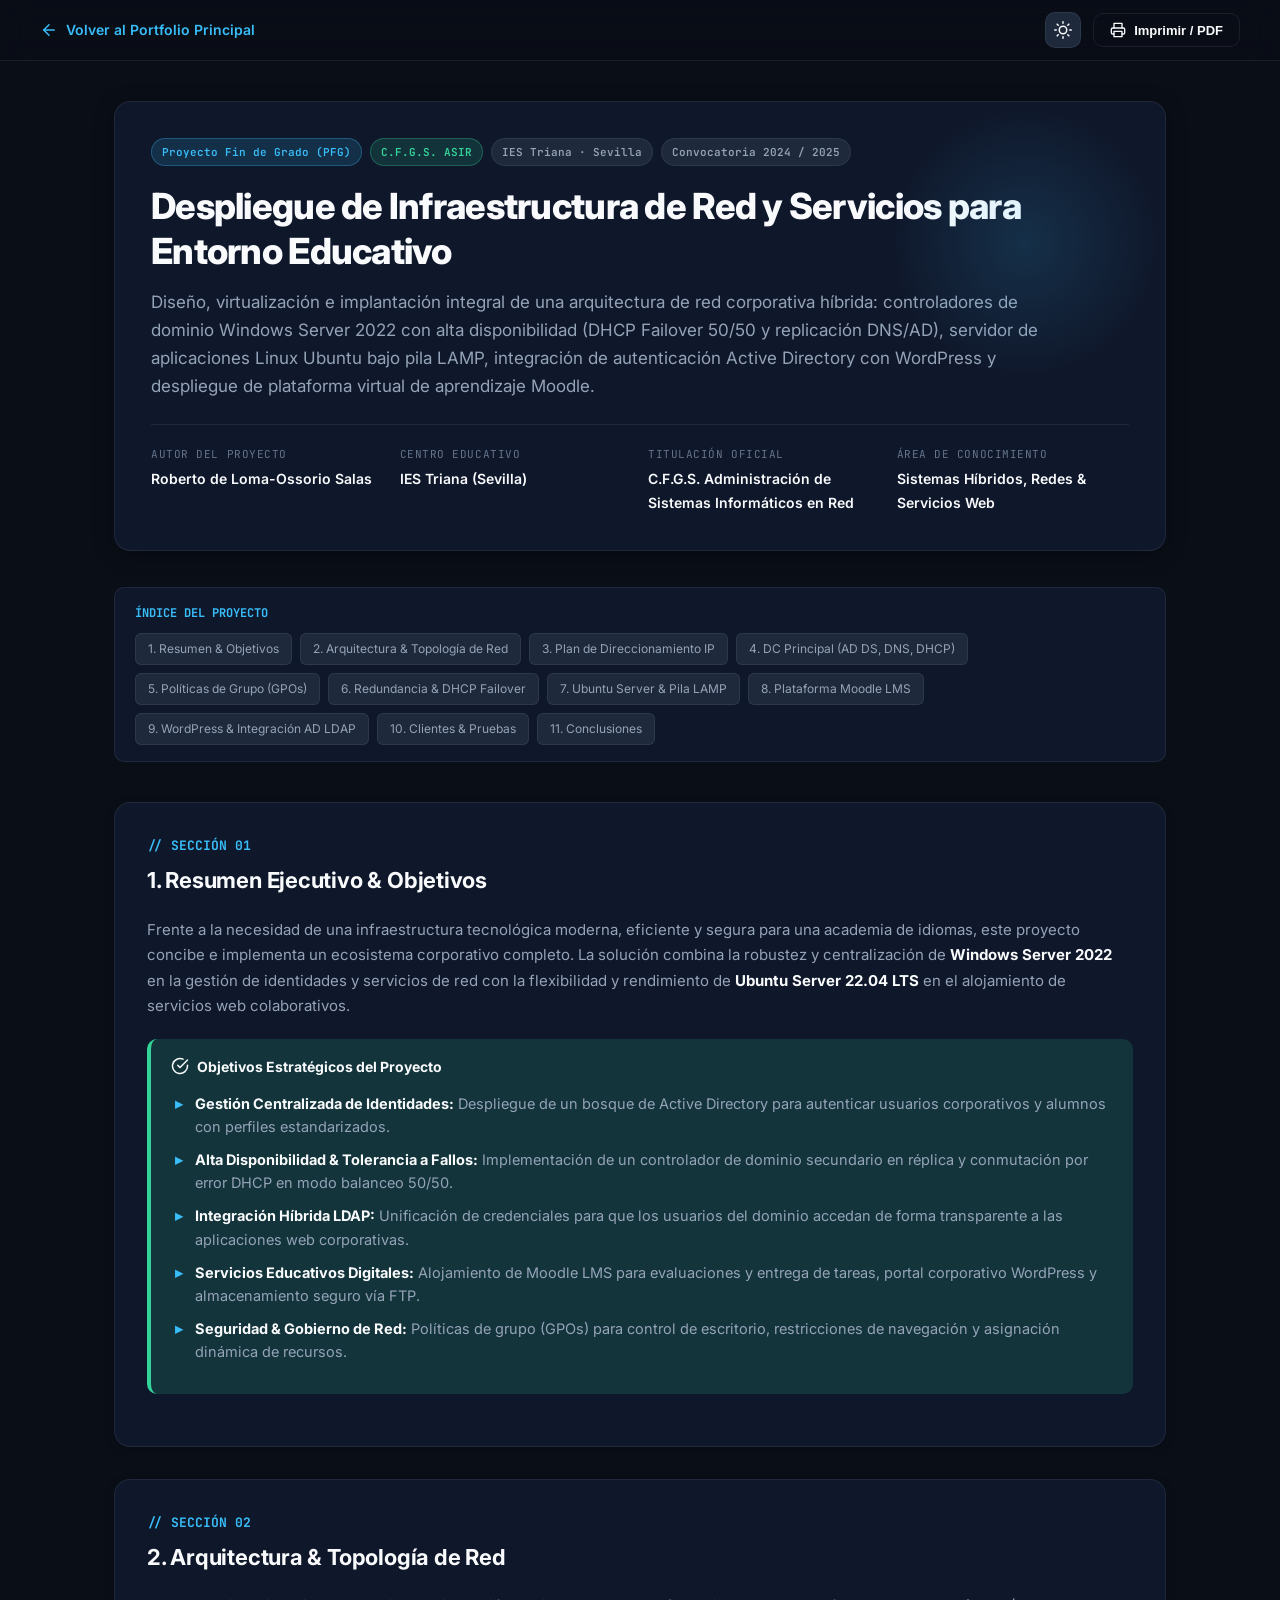
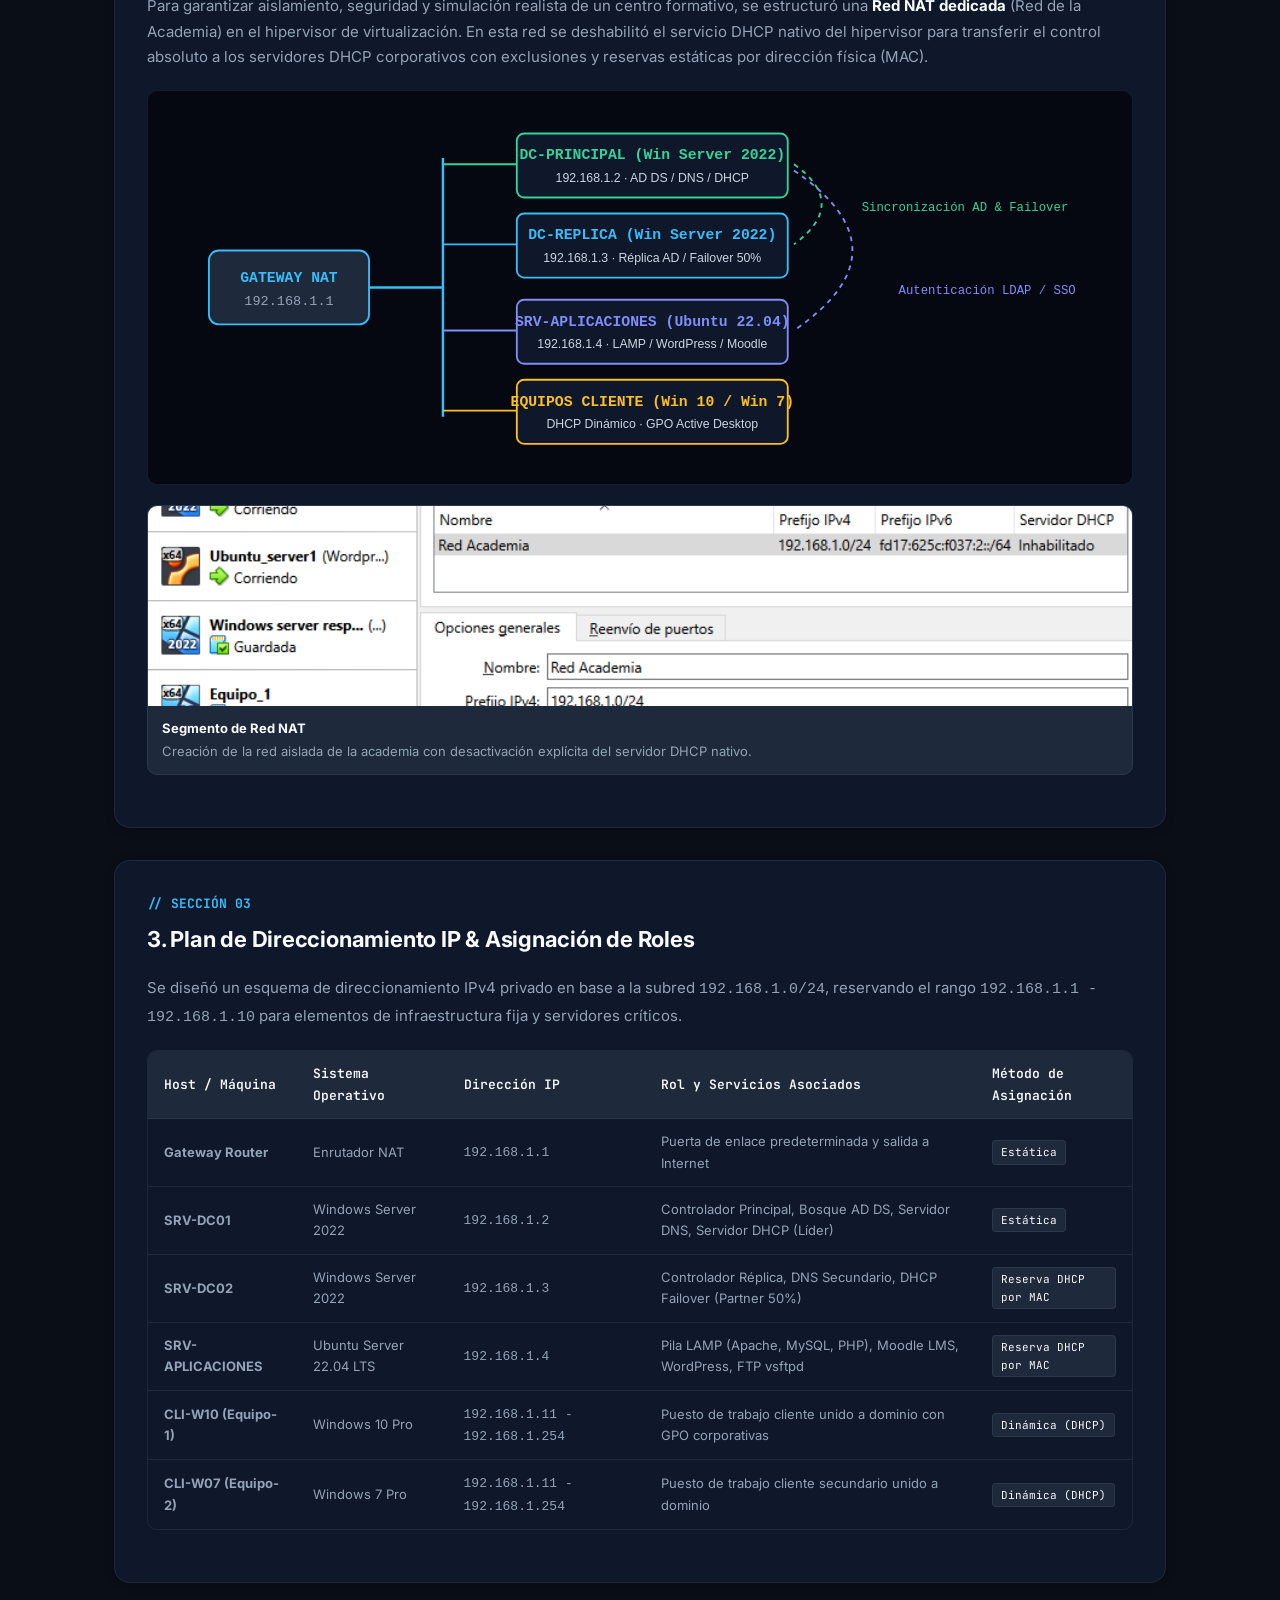
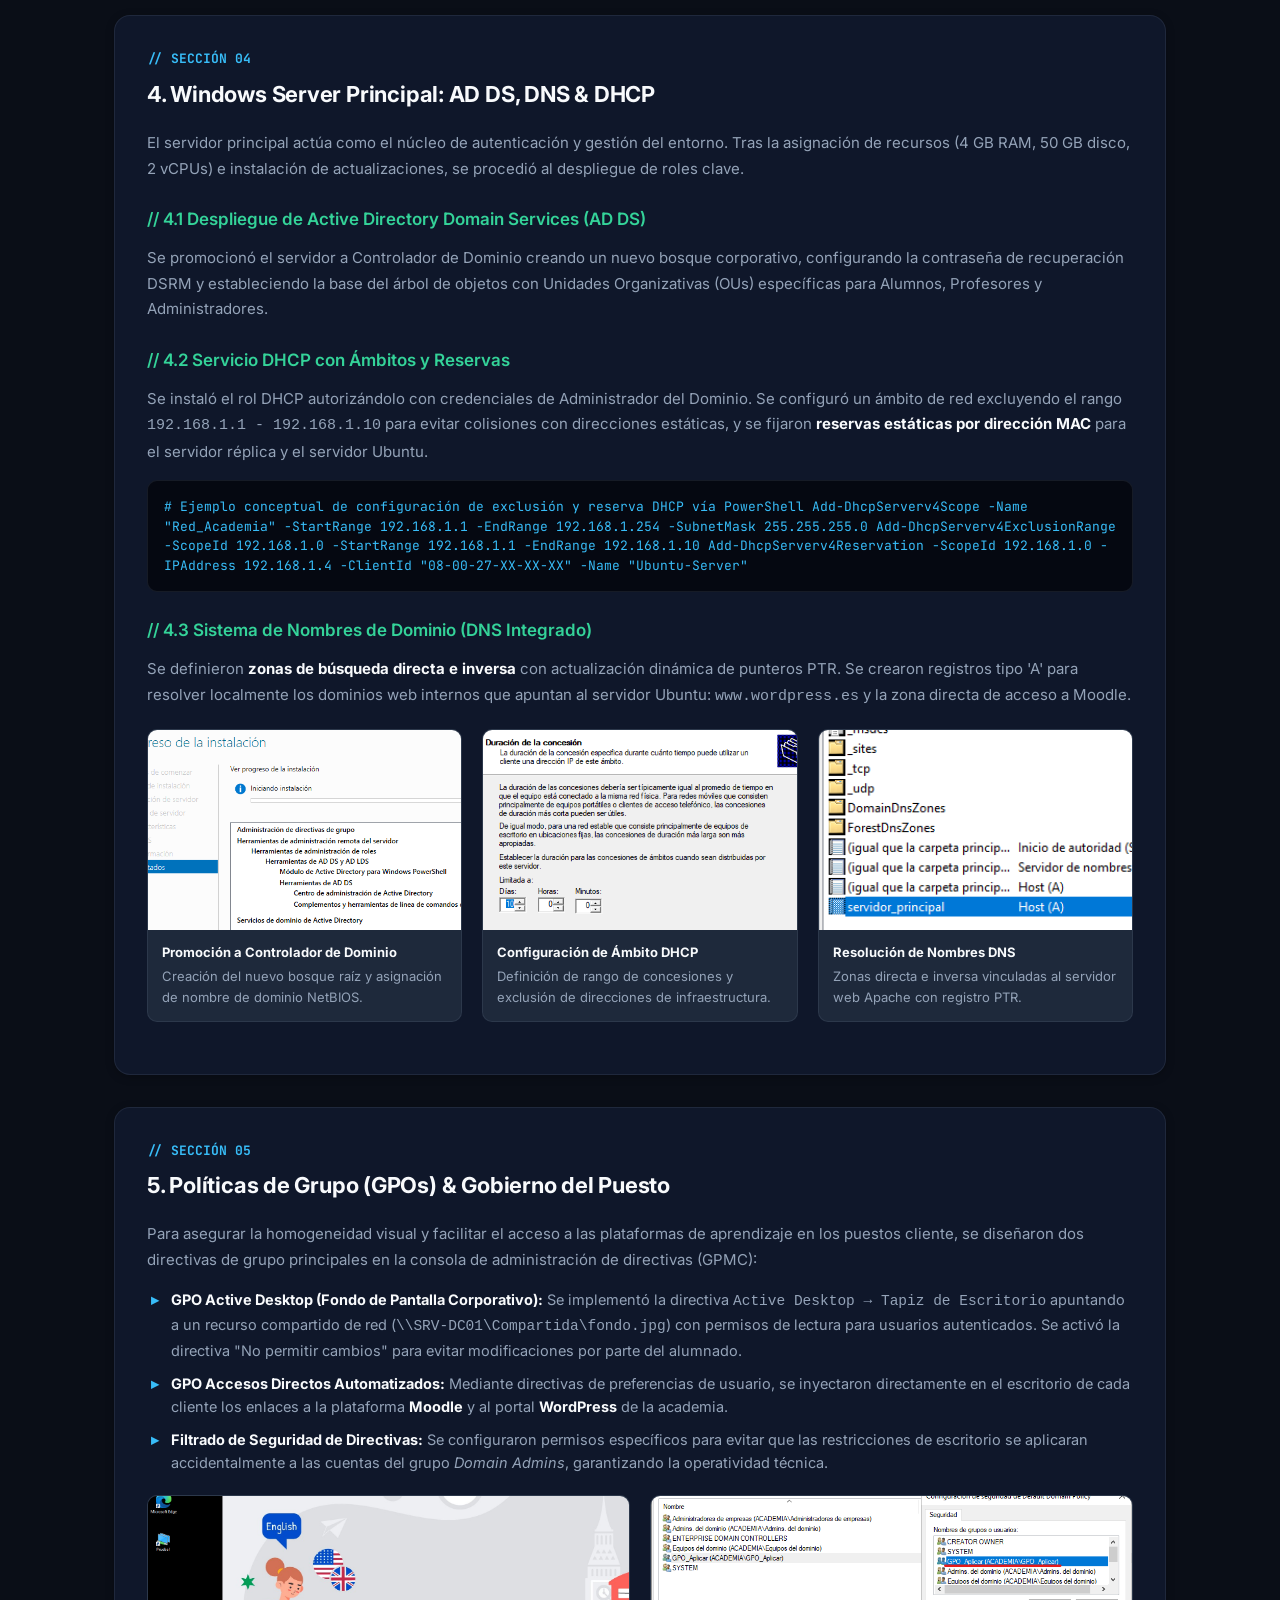
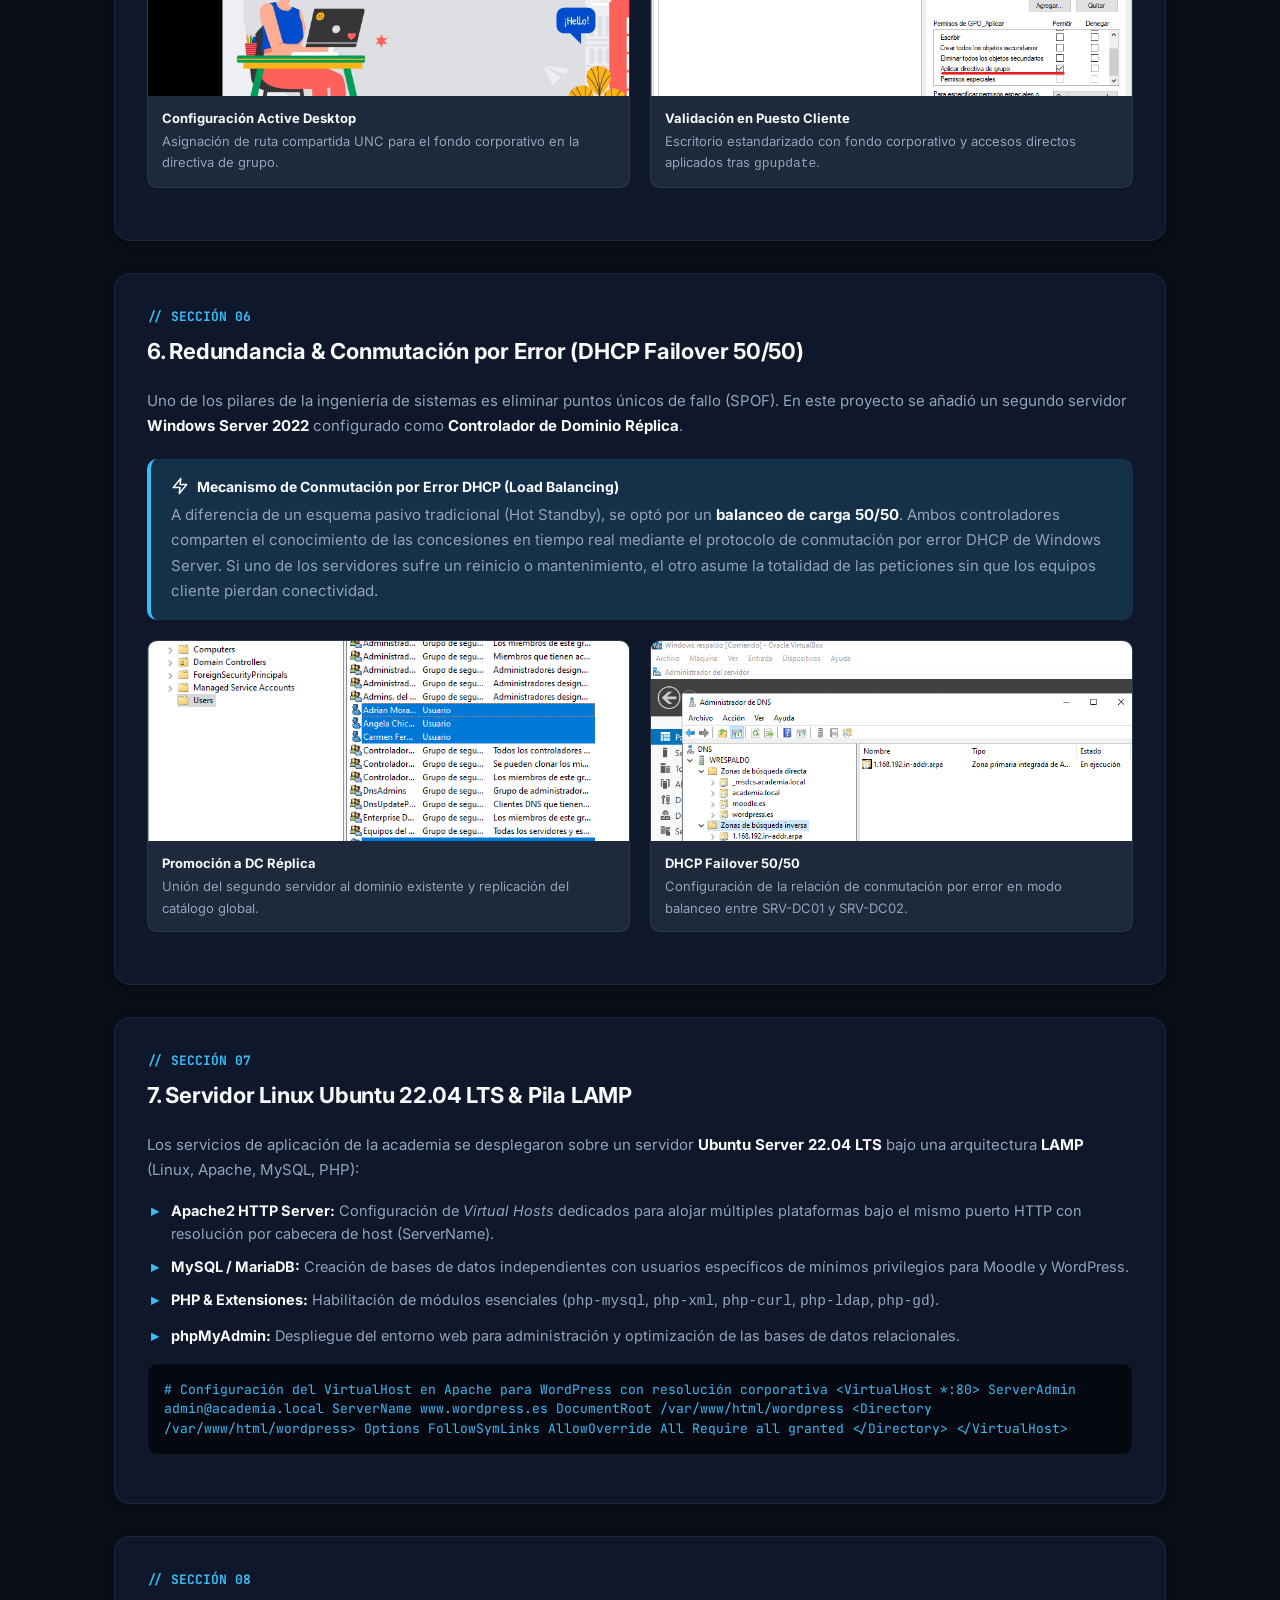
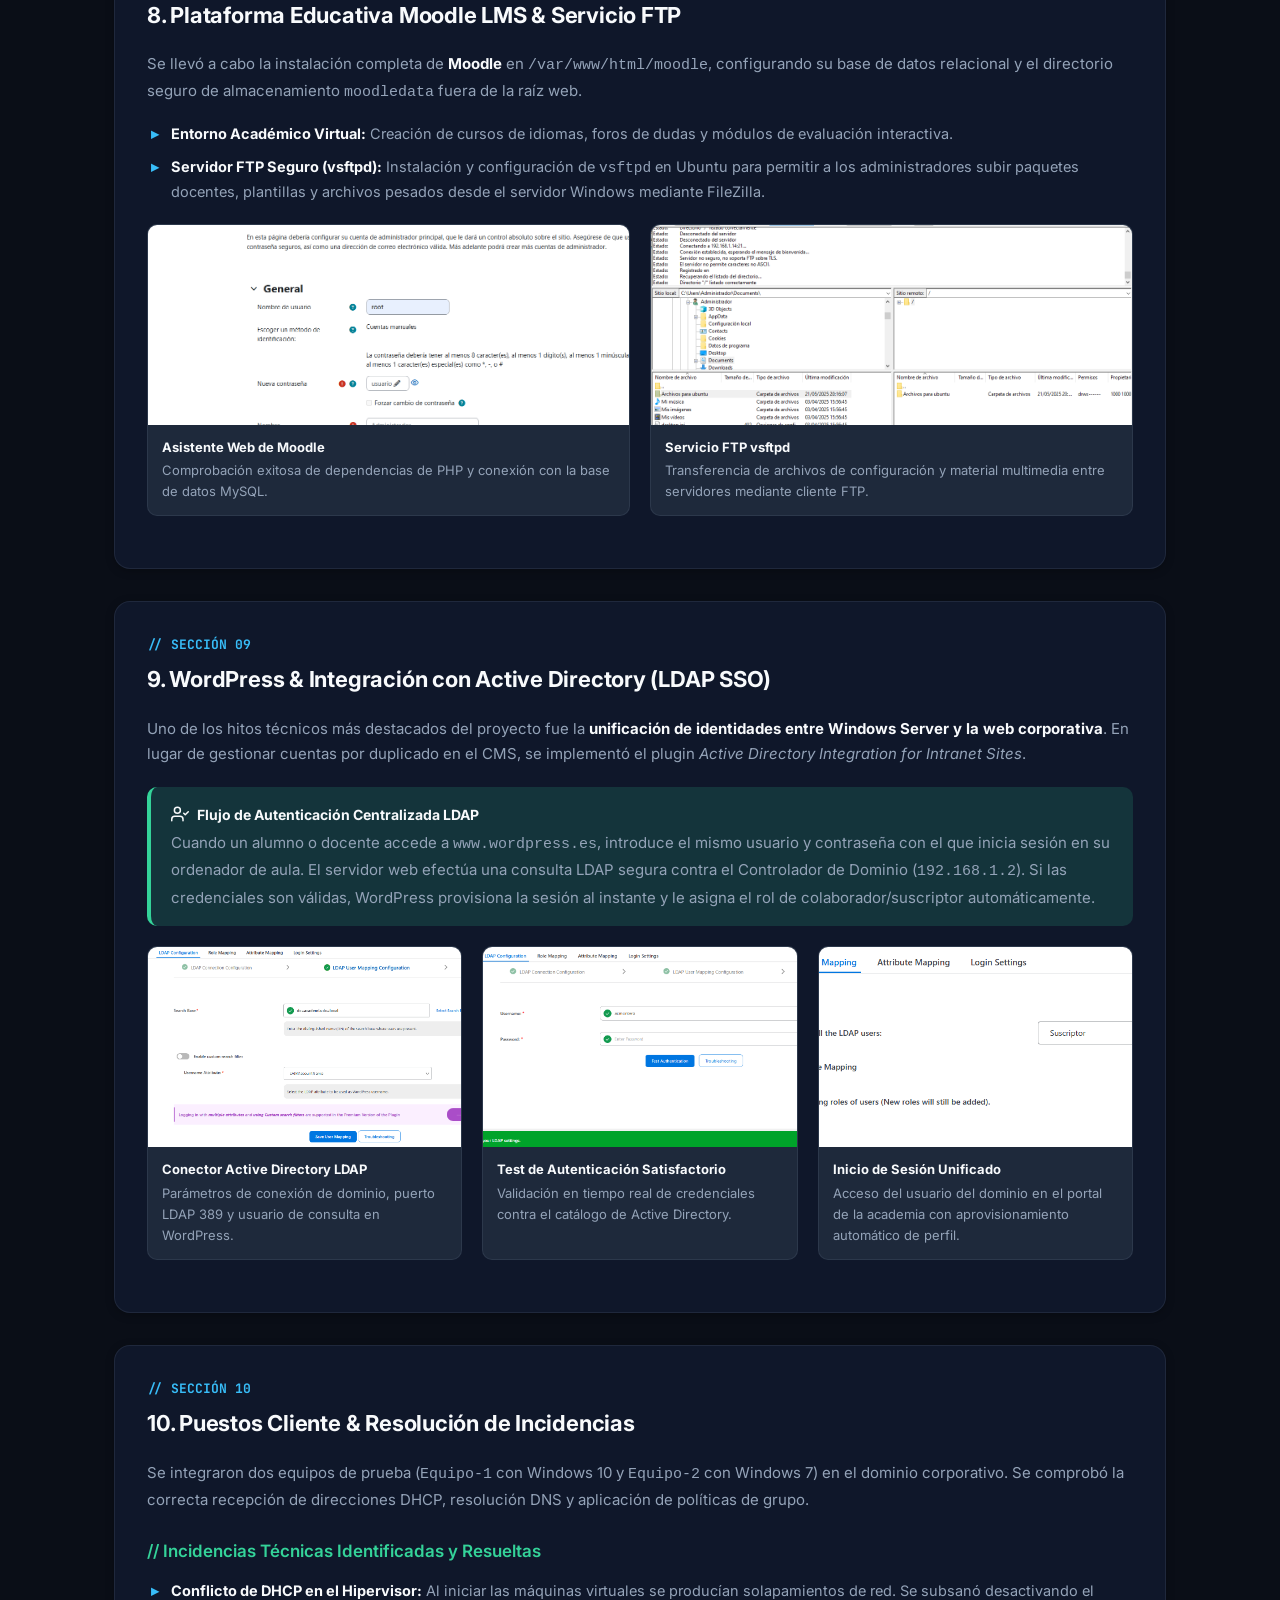
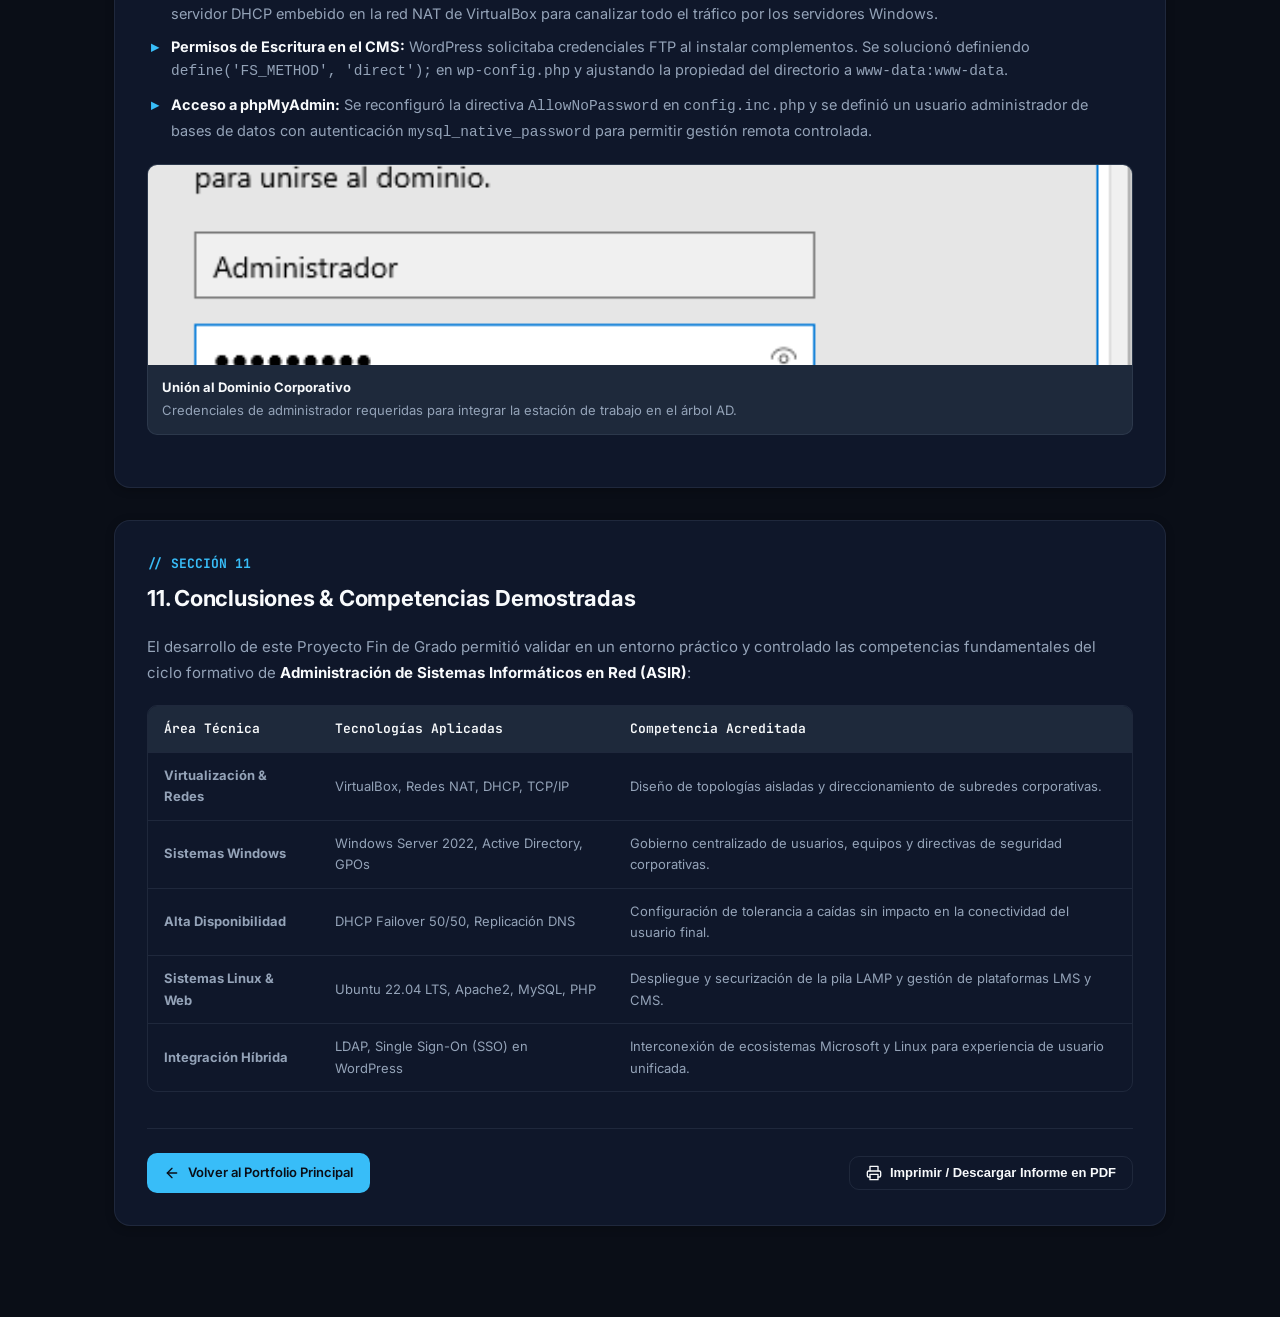
==== proyecto-asir/index.html @ 6bed5bc3 "feat: actualizar datos de contacto, marcas tecnicas y documentacion PFG ASIR" ====
<!DOCTYPE html>
<html lang="es" data-theme="dark">
<head>
  <meta charset="UTF-8" />
  <meta name="viewport" content="width=device-width, initial-scale=1.0" />
  <title>Memoria Técnica PFG ASIR — Roberto de Loma-Ossorio Salas</title>
  <meta name="description" content="Proyecto Fin de Grado ASIR: Despliegue de Infraestructura de Red y Servicios para Entorno Educativo. Autor: Roberto de Loma-Ossorio Salas (IES Triana, Sevilla)." />

  <!-- Favicon SVG -->
  <link rel="icon" href="data:image/svg+xml,<svg xmlns='http://www.w3.org/2000/svg' viewBox='0 0 32 32'><rect width='32' height='32' rx='6' fill='%230a0e17'/><path d='M10 9h12M10 16h12M10 23h12' stroke='%2338bdf8' stroke-width='2.5' stroke-linecap='round'/><circle cx='6' cy='9' r='2' fill='%2338bdf8'/><circle cx='6' cy='16' r='2' fill='%2334d399'/><circle cx='6' cy='23' r='2' fill='%23818cf8'/></svg>" />

  <!-- Google Fonts -->
  <link rel="preconnect" href="https://fonts.googleapis.com" />
  <link rel="preconnect" href="https://fonts.gstatic.com" crossorigin />
  <link href="https://fonts.googleapis.com/css2?family=Inter:wght@300;400;500;600;700;800&family=JetBrains+Mono:wght@400;500;600;700&display=swap" rel="stylesheet" />

  <!-- CSS -->
  <link rel="stylesheet" href="styles.css" />
</head>
<body>

  <!-- Top Navigation Header -->
  <header class="doc-header">
    <div class="doc-nav">
      <a href="../" class="back-link">
        <svg width="18" height="18" viewBox="0 0 24 24" fill="none" stroke="currentColor" stroke-width="2" stroke-linecap="round" stroke-linejoin="round">
          <line x1="19" y1="12" x2="5" y2="12"></line>
          <polyline points="12 19 5 12 12 5"></polyline>
        </svg>
        <span>Volver al Portfolio Principal</span>
      </a>

      <div class="doc-actions">
        <button id="theme-toggle" class="theme-btn" aria-label="Cambiar tema" title="Cambiar tema">
          <svg width="18" height="18" viewBox="0 0 24 24" fill="none" stroke="currentColor" stroke-width="2" stroke-linecap="round" stroke-linejoin="round">
            <circle cx="12" cy="12" r="5"></circle>
            <line x1="12" y1="1" x2="12" y2="3"></line>
            <line x1="12" y1="21" x2="12" y2="23"></line>
            <line x1="4.22" y1="4.22" x2="5.64" y2="5.64"></line>
            <line x1="18.36" y1="18.36" x2="19.78" y2="19.78"></line>
            <line x1="1" y1="12" x2="3" y2="12"></line>
            <line x1="21" y1="12" x2="23" y2="12"></line>
            <line x1="4.22" y1="19.78" x2="5.64" y2="18.36"></line>
            <line x1="18.36" y1="5.64" x2="19.78" y2="4.22"></line>
          </svg>
        </button>

        <button onclick="window.print()" class="btn btn-outline" title="Exportar o imprimir informe en PDF">
          <svg width="16" height="16" viewBox="0 0 24 24" fill="none" stroke="currentColor" stroke-width="2" stroke-linecap="round" stroke-linejoin="round">
            <polyline points="6 9 6 2 18 2 18 9"></polyline>
            <path d="M6 18H4a2 2 0 0 1-2-2v-5a2 2 0 0 1 2-2h16a2 2 0 0 1 2 2v5a2 2 0 0 1-2 2h-2"></path>
            <rect x="6" y="14" width="12" height="8"></rect>
          </svg>
          <span>Imprimir / PDF</span>
        </button>
      </div>
    </div>
  </header>

  <!-- Document Container -->
  <main class="doc-container">

    <!-- Document Hero -->
    <header class="doc-hero">
      <div class="doc-badges">
        <span class="doc-badge badge-primary">Proyecto Fin de Grado (PFG)</span>
        <span class="doc-badge badge-emerald">C.F.G.S. ASIR</span>
        <span class="doc-badge">IES Triana · Sevilla</span>
        <span class="doc-badge">Convocatoria 2024 / 2025</span>
      </div>

      <h1 class="doc-title">Despliegue de Infraestructura de Red y Servicios para Entorno Educativo</h1>
      <p class="doc-subtitle">
        Diseño, virtualización e implantación integral de una arquitectura de red corporativa híbrida: 
        controladores de dominio Windows Server 2022 con alta disponibilidad (DHCP Failover 50/50 y replicación DNS/AD), 
        servidor de aplicaciones Linux Ubuntu bajo pila LAMP, integración de autenticación Active Directory con WordPress 
        y despliegue de plataforma virtual de aprendizaje Moodle.
      </p>

      <div class="meta-grid">
        <div class="meta-item">
          <span class="meta-label">Autor del Proyecto</span>
          <span class="meta-val">Roberto de Loma-Ossorio Salas</span>
        </div>
        <div class="meta-item">
          <span class="meta-label">Centro Educativo</span>
          <span class="meta-val">IES Triana (Sevilla)</span>
        </div>
        <div class="meta-item">
          <span class="meta-label">Titulación Oficial</span>
          <span class="meta-val">C.F.G.S. Administración de Sistemas Informáticos en Red</span>
        </div>
        <div class="meta-item">
          <span class="meta-label">Área de Conocimiento</span>
          <span class="meta-val">Sistemas Híbridos, Redes &amp; Servicios Web</span>
        </div>
      </div>
    </header>

    <!-- Table of Contents / Index -->
    <nav class="toc-bar">
      <span class="toc-title">Índice del Proyecto</span>
      <div class="toc-links">
        <a href="#abstract" class="toc-chip">1. Resumen &amp; Objetivos</a>
        <a href="#topologia" class="toc-chip">2. Arquitectura &amp; Topología de Red</a>
        <a href="#direccionamiento" class="toc-chip">3. Plan de Direccionamiento IP</a>
        <a href="#dc-principal" class="toc-chip">4. DC Principal (AD DS, DNS, DHCP)</a>
        <a href="#gpos" class="toc-chip">5. Políticas de Grupo (GPOs)</a>
        <a href="#dc-secundario" class="toc-chip">6. Redundancia &amp; DHCP Failover</a>
        <a href="#ubuntu-lamp" class="toc-chip">7. Ubuntu Server &amp; Pila LAMP</a>
        <a href="#moodle" class="toc-chip">8. Plataforma Moodle LMS</a>
        <a href="#wordpress-ad" class="toc-chip">9. WordPress &amp; Integración AD LDAP</a>
        <a href="#clientes" class="toc-chip">10. Clientes &amp; Pruebas</a>
        <a href="#conclusiones" class="toc-chip">11. Conclusiones</a>
      </div>
    </nav>

    <!-- Section 1: Abstract & Objectives -->
    <section id="abstract" class="doc-section">
      <span class="section-num">// SECCIÓN 01</span>
      <h2 class="section-h2">1. Resumen Ejecutivo &amp; Objetivos</h2>
      
      <p class="doc-p">
        Frente a la necesidad de una infraestructura tecnológica moderna, eficiente y segura para una academia de idiomas, 
        este proyecto concibe e implementa un ecosistema corporativo completo. La solución combina la robustez y centralización 
        de <strong>Windows Server 2022</strong> en la gestión de identidades y servicios de red con la flexibilidad y rendimiento de 
        <strong>Ubuntu Server 22.04 LTS</strong> en el alojamiento de servicios web colaborativos.
      </p>

      <div class="callout callout-success">
        <div class="callout-title">
          <svg width="18" height="18" viewBox="0 0 24 24" fill="none" stroke="currentColor" stroke-width="2" stroke-linecap="round" stroke-linejoin="round"><path d="M22 11.08V12a10 10 0 1 1-5.93-9.14"></path><polyline points="22 4 12 14.01 9 11.01"></polyline></svg>
          Objetivos Estratégicos del Proyecto
        </div>
        <ul class="doc-bullets">
          <li><strong>Gestión Centralizada de Identidades:</strong> Despliegue de un bosque de Active Directory para autenticar usuarios corporativos y alumnos con perfiles estandarizados.</li>
          <li><strong>Alta Disponibilidad &amp; Tolerancia a Fallos:</strong> Implementación de un controlador de dominio secundario en réplica y conmutación por error DHCP en modo balanceo 50/50.</li>
          <li><strong>Integración Híbrida LDAP:</strong> Unificación de credenciales para que los usuarios del dominio accedan de forma transparente a las aplicaciones web corporativas.</li>
          <li><strong>Servicios Educativos Digitales:</strong> Alojamiento de Moodle LMS para evaluaciones y entrega de tareas, portal corporativo WordPress y almacenamiento seguro vía FTP.</li>
          <li><strong>Seguridad &amp; Gobierno de Red:</strong> Políticas de grupo (GPOs) para control de escritorio, restricciones de navegación y asignación dinámica de recursos.</li>
        </ul>
      </div>
    </section>

    <!-- Section 2: Architecture & Topology -->
    <section id="topologia" class="doc-section">
      <span class="section-num">// SECCIÓN 02</span>
      <h2 class="section-h2">2. Arquitectura &amp; Topología de Red</h2>

      <p class="doc-p">
        Para garantizar aislamiento, seguridad y simulación realista de un centro formativo, se estructuró una 
        <strong>Red NAT dedicada</strong> (Red de la Academia) en el hipervisor de virtualización. En esta red se deshabilitó el 
        servicio DHCP nativo del hipervisor para transferir el control absoluto a los servidores DHCP corporativos con exclusiones 
        y reservas estáticas por dirección física (MAC).
      </p>

      <!-- SVG Topology Diagram -->
      <div class="topology-diagram">
        <svg class="diagram-svg" viewBox="0 0 760 280" xmlns="http://www.w3.org/2000/svg">
          <!-- Gateway / Cloud -->
          <rect x="30" y="110" width="130" height="60" rx="8" fill="#1e293b" stroke="#38bdf8" stroke-width="1.5"/>
          <text x="95" y="136" text-anchor="middle" fill="#38bdf8" font-family="monospace" font-size="12" font-weight="bold">GATEWAY NAT</text>
          <text x="95" y="154" text-anchor="middle" fill="#94a3b8" font-family="monospace" font-size="11">192.168.1.1</text>

          <!-- Main Bus Line -->
          <line x1="160" y1="140" x2="220" y2="140" stroke="#38bdf8" stroke-width="2"/>
          <line x1="220" y1="35" x2="220" y2="245" stroke="#38bdf8" stroke-width="2"/>

          <!-- Node 1: DC01 -->
          <line x1="220" y1="40" x2="280" y2="40" stroke="#34d399" stroke-width="1.5"/>
          <rect x="280" y="15" width="220" height="52" rx="6" fill="#0f172a" stroke="#34d399" stroke-width="1.5"/>
          <text x="390" y="36" text-anchor="middle" fill="#34d399" font-family="monospace" font-size="12" font-weight="bold">DC-PRINCIPAL (Win Server 2022)</text>
          <text x="390" y="54" text-anchor="middle" fill="#cbd5e1" font-family="sans-serif" font-size="10">192.168.1.2 · AD DS / DNS / DHCP</text>

          <!-- Node 2: DC02 Replica -->
          <line x1="220" y1="105" x2="280" y2="105" stroke="#38bdf8" stroke-width="1.5"/>
          <rect x="280" y="80" width="220" height="52" rx="6" fill="#0f172a" stroke="#38bdf8" stroke-width="1.5"/>
          <text x="390" y="101" text-anchor="middle" fill="#38bdf8" font-family="monospace" font-size="12" font-weight="bold">DC-REPLICA (Win Server 2022)</text>
          <text x="390" y="119" text-anchor="middle" fill="#cbd5e1" font-family="sans-serif" font-size="10">192.168.1.3 · Réplica AD / Failover 50%</text>

          <!-- Node 3: Ubuntu Server -->
          <line x1="220" y1="175" x2="280" y2="175" stroke="#818cf8" stroke-width="1.5"/>
          <rect x="280" y="150" width="220" height="52" rx="6" fill="#0f172a" stroke="#818cf8" stroke-width="1.5"/>
          <text x="390" y="171" text-anchor="middle" fill="#818cf8" font-family="monospace" font-size="12" font-weight="bold">SRV-APLICACIONES (Ubuntu 22.04)</text>
          <text x="390" y="189" text-anchor="middle" fill="#cbd5e1" font-family="sans-serif" font-size="10">192.168.1.4 · LAMP / WordPress / Moodle</text>

          <!-- Node 4: Clients -->
          <line x1="220" y1="240" x2="280" y2="240" stroke="#fbbf24" stroke-width="1.5"/>
          <rect x="280" y="215" width="220" height="52" rx="6" fill="#0f172a" stroke="#fbbf24" stroke-width="1.5"/>
          <text x="390" y="236" text-anchor="middle" fill="#fbbf24" font-family="monospace" font-size="12" font-weight="bold">EQUIPOS CLIENTE (Win 10 / Win 7)</text>
          <text x="390" y="254" text-anchor="middle" fill="#cbd5e1" font-family="sans-serif" font-size="10">DHCP Dinámico · GPO Active Desktop</text>

          <!-- Failover Synchronization Arrow -->
          <path d="M 505 40 Q 550 72 505 105" fill="none" stroke="#34d399" stroke-width="1.5" stroke-dasharray="4"/>
          <text x="560" y="78" fill="#34d399" font-family="monospace" font-size="10">Sincronización AD &amp; Failover</text>

          <!-- LDAP Auth Arrow -->
          <path d="M 505 45 Q 600 110 505 175" fill="none" stroke="#818cf8" stroke-width="1.5" stroke-dasharray="4"/>
          <text x="590" y="145" fill="#818cf8" font-family="monospace" font-size="10">Autenticación LDAP / SSO</text>
        </svg>
      </div>

      <div class="screenshot-grid">
        <div class="screenshot-card">
          <div class="screenshot-img-wrap">
            <img src="img/100000010000032E000001C943387A05.png" alt="Configuración de Red NAT" class="screenshot-img" />
          </div>
          <div class="screenshot-caption">
            <strong>Segmento de Red NAT</strong>
            Creación de la red aislada de la academia con desactivación explícita del servidor DHCP nativo.
          </div>
        </div>
      </div>
    </section>

    <!-- Section 3: IP Addressing Plan -->
    <section id="direccionamiento" class="doc-section">
      <span class="section-num">// SECCIÓN 03</span>
      <h2 class="section-h2">3. Plan de Direccionamiento IP &amp; Asignación de Roles</h2>

      <p class="doc-p">
        Se diseñó un esquema de direccionamiento IPv4 privado en base a la subred <code>192.168.1.0/24</code>, 
        reservando el rango <code>192.168.1.1 - 192.168.1.10</code> para elementos de infraestructura fija y servidores críticos.
      </p>

      <div class="table-wrapper">
        <table class="doc-table">
          <thead>
            <tr>
              <th>Host / Máquina</th>
              <th>Sistema Operativo</th>
              <th>Dirección IP</th>
              <th>Rol y Servicios Asociados</th>
              <th>Método de Asignación</th>
            </tr>
          </thead>
          <tbody>
            <tr>
              <td><strong>Gateway Router</strong></td>
              <td>Enrutador NAT</td>
              <td><code>192.168.1.1</code></td>
              <td>Puerta de enlace predeterminada y salida a Internet</td>
              <td><span class="badge-tag">Estática</span></td>
            </tr>
            <tr>
              <td><strong>SRV-DC01</strong></td>
              <td>Windows Server 2022</td>
              <td><code>192.168.1.2</code></td>
              <td>Controlador Principal, Bosque AD DS, Servidor DNS, Servidor DHCP (Líder)</td>
              <td><span class="badge-tag">Estática</span></td>
            </tr>
            <tr>
              <td><strong>SRV-DC02</strong></td>
              <td>Windows Server 2022</td>
              <td><code>192.168.1.3</code></td>
              <td>Controlador Réplica, DNS Secundario, DHCP Failover (Partner 50%)</td>
              <td><span class="badge-tag">Reserva DHCP por MAC</span></td>
            </tr>
            <tr>
              <td><strong>SRV-APLICACIONES</strong></td>
              <td>Ubuntu Server 22.04 LTS</td>
              <td><code>192.168.1.4</code></td>
              <td>Pila LAMP (Apache, MySQL, PHP), Moodle LMS, WordPress, FTP vsftpd</td>
              <td><span class="badge-tag">Reserva DHCP por MAC</span></td>
            </tr>
            <tr>
              <td><strong>CLI-W10 (Equipo-1)</strong></td>
              <td>Windows 10 Pro</td>
              <td><code>192.168.1.11 - 192.168.1.254</code></td>
              <td>Puesto de trabajo cliente unido a dominio con GPO corporativas</td>
              <td><span class="badge-tag">Dinámica (DHCP)</span></td>
            </tr>
            <tr>
              <td><strong>CLI-W07 (Equipo-2)</strong></td>
              <td>Windows 7 Pro</td>
              <td><code>192.168.1.11 - 192.168.1.254</code></td>
              <td>Puesto de trabajo cliente secundario unido a dominio</td>
              <td><span class="badge-tag">Dinámica (DHCP)</span></td>
            </tr>
          </tbody>
        </table>
      </div>
    </section>

    <!-- Section 4: Main Domain Controller -->
    <section id="dc-principal" class="doc-section">
      <span class="section-num">// SECCIÓN 04</span>
      <h2 class="section-h2">4. Windows Server Principal: AD DS, DNS &amp; DHCP</h2>

      <p class="doc-p">
        El servidor principal actúa como el núcleo de autenticación y gestión del entorno. Tras la asignación 
        de recursos (4 GB RAM, 50 GB disco, 2 vCPUs) e instalación de actualizaciones, se procedió al despliegue de roles clave.
      </p>

      <h3 class="section-h3">// 4.1 Despliegue de Active Directory Domain Services (AD DS)</h3>
      <p class="doc-p">
        Se promocionó el servidor a Controlador de Dominio creando un nuevo bosque corporativo, configurando la contraseña de recuperación 
        DSRM y estableciendo la base del árbol de objetos con Unidades Organizativas (OUs) específicas para Alumnos, Profesores y Administradores.
      </p>

      <h3 class="section-h3">// 4.2 Servicio DHCP con Ámbitos y Reservas</h3>
      <p class="doc-p">
        Se instaló el rol DHCP autorizándolo con credenciales de Administrador del Dominio. Se configuró un ámbito de red 
        excluyendo el rango <code>192.168.1.1 - 192.168.1.10</code> para evitar colisiones con direcciones estáticas, y se fijaron 
        <strong>reservas estáticas por dirección MAC</strong> para el servidor réplica y el servidor Ubuntu.
      </p>

      <div class="code-block">
# Ejemplo conceptual de configuración de exclusión y reserva DHCP vía PowerShell
Add-DhcpServerv4Scope -Name "Red_Academia" -StartRange 192.168.1.1 -EndRange 192.168.1.254 -SubnetMask 255.255.255.0
Add-DhcpServerv4ExclusionRange -ScopeId 192.168.1.0 -StartRange 192.168.1.1 -EndRange 192.168.1.10
Add-DhcpServerv4Reservation -ScopeId 192.168.1.0 -IPAddress 192.168.1.4 -ClientId "08-00-27-XX-XX-XX" -Name "Ubuntu-Server"
      </div>

      <h3 class="section-h3">// 4.3 Sistema de Nombres de Dominio (DNS Integrado)</h3>
      <p class="doc-p">
        Se definieron <strong>zonas de búsqueda directa e inversa</strong> con actualización dinámica de punteros PTR. Se crearon registros 
        tipo 'A' para resolver localmente los dominios web internos que apuntan al servidor Ubuntu:
        <code>www.wordpress.es</code> y la zona directa de acceso a Moodle.
      </p>

      <div class="screenshot-grid">
        <div class="screenshot-card">
          <div class="screenshot-img-wrap">
            <img src="img/100000010000028E0000016188251C63.png" alt="Promoción Active Directory" class="screenshot-img" />
          </div>
          <div class="screenshot-caption">
            <strong>Promoción a Controlador de Dominio</strong>
            Creación del nuevo bosque raíz y asignación de nombre de dominio NetBIOS.
          </div>
        </div>

        <div class="screenshot-card">
          <div class="screenshot-img-wrap">
            <img src="img/10000001000001FF0000012CE986B3B3.png" alt="Ámbito DHCP y Exclusiones" class="screenshot-img" />
          </div>
          <div class="screenshot-caption">
            <strong>Configuración de Ámbito DHCP</strong>
            Definición de rango de concesiones y exclusión de direcciones de infraestructura.
          </div>
        </div>

        <div class="screenshot-card">
          <div class="screenshot-img-wrap">
            <img src="img/100000010000031B000000C0E786FBBB.png" alt="Zonas Directas e Inversas DNS" class="screenshot-img" />
          </div>
          <div class="screenshot-caption">
            <strong>Resolución de Nombres DNS</strong>
            Zonas directa e inversa vinculadas al servidor web Apache con registro PTR.
          </div>
        </div>
      </div>
    </section>

    <!-- Section 5: Group Policies (GPOs) -->
    <section id="gpos" class="doc-section">
      <span class="section-num">// SECCIÓN 05</span>
      <h2 class="section-h2">5. Políticas de Grupo (GPOs) &amp; Gobierno del Puesto</h2>

      <p class="doc-p">
        Para asegurar la homogeneidad visual y facilitar el acceso a las plataformas de aprendizaje en los puestos cliente, 
        se diseñaron dos directivas de grupo principales en la consola de administración de directivas (GPMC):
      </p>

      <ul class="doc-bullets">
        <li>
          <strong>GPO Active Desktop (Fondo de Pantalla Corporativo):</strong> Se implementó la directiva 
          <code>Active Desktop → Tapiz de Escritorio</code> apuntando a un recurso compartido de red 
          (<code>\\SRV-DC01\Compartida\fondo.jpg</code>) con permisos de lectura para usuarios autenticados. 
          Se activó la directiva "No permitir cambios" para evitar modificaciones por parte del alumnado.
        </li>
        <li>
          <strong>GPO Accesos Directos Automatizados:</strong> Mediante directivas de preferencias de usuario, se inyectaron 
          directamente en el escritorio de cada cliente los enlaces a la plataforma <strong>Moodle</strong> y al portal 
          <strong>WordPress</strong> de la academia.
        </li>
        <li>
          <strong>Filtrado de Seguridad de Directivas:</strong> Se configuraron permisos específicos para evitar que las restricciones 
          de escritorio se aplicaran accidentalmente a las cuentas del grupo <em>Domain Admins</em>, garantizando la operatividad técnica.
        </li>
      </ul>

      <div class="screenshot-grid">
        <div class="screenshot-card">
          <div class="screenshot-img-wrap">
            <img src="img/10000001000005C8000003CAE39C78B5.png" alt="Directiva de tapiz de escritorio" class="screenshot-img" />
          </div>
          <div class="screenshot-caption">
            <strong>Configuración Active Desktop</strong>
            Asignación de ruta compartida UNC para el fondo corporativo en la directiva de grupo.
          </div>
        </div>

        <div class="screenshot-card">
          <div class="screenshot-img-wrap">
            <img src="img/100000010000033D00000201A704A5F4.png" alt="Resultado de GPO en cliente" class="screenshot-img" />
          </div>
          <div class="screenshot-caption">
            <strong>Validación en Puesto Cliente</strong>
            Escritorio estandarizado con fondo corporativo y accesos directos aplicados tras <code>gpupdate</code>.
          </div>
        </div>
      </div>
    </section>

    <!-- Section 6: Replica DC & DHCP Failover -->
    <section id="dc-secundario" class="doc-section">
      <span class="section-num">// SECCIÓN 06</span>
      <h2 class="section-h2">6. Redundancia &amp; Conmutación por Error (DHCP Failover 50/50)</h2>

      <p class="doc-p">
        Uno de los pilares de la ingeniería de sistemas es eliminar puntos únicos de fallo (SPOF). En este proyecto se 
        añadió un segundo servidor <strong>Windows Server 2022</strong> configurado como <strong>Controlador de Dominio Réplica</strong>.
      </p>

      <div class="callout">
        <div class="callout-title">
          <svg width="18" height="18" viewBox="0 0 24 24" fill="none" stroke="currentColor" stroke-width="2" stroke-linecap="round" stroke-linejoin="round"><polygon points="13 2 3 14 12 14 11 22 21 10 12 10 13 2"></polygon></svg>
          Mecanismo de Conmutación por Error DHCP (Load Balancing)
        </div>
        <p class="doc-p" style="margin-bottom: 0;">
          A diferencia de un esquema pasivo tradicional (Hot Standby), se optó por un <strong>balanceo de carga 50/50</strong>. 
          Ambos controladores comparten el conocimiento de las concesiones en tiempo real mediante el protocolo de conmutación 
          por error DHCP de Windows Server. Si uno de los servidores sufre un reinicio o mantenimiento, el otro asume la totalidad 
          de las peticiones sin que los equipos cliente pierdan conectividad.
        </p>
      </div>

      <div class="screenshot-grid">
        <div class="screenshot-card">
          <div class="screenshot-img-wrap">
            <img src="img/10000001000002A80000029905E5A13E.png" alt="Promoción Controlador Réplica" class="screenshot-img" />
          </div>
          <div class="screenshot-caption">
            <strong>Promoción a DC Réplica</strong>
            Unión del segundo servidor al dominio existente y replicación del catálogo global.
          </div>
        </div>

        <div class="screenshot-card">
          <div class="screenshot-img-wrap">
            <img src="img/100000010000031F0000015662177546.png" alt="Configuración Failover DHCP" class="screenshot-img" />
          </div>
          <div class="screenshot-caption">
            <strong>DHCP Failover 50/50</strong>
            Configuración de la relación de conmutación por error en modo balanceo entre SRV-DC01 y SRV-DC02.
          </div>
        </div>
      </div>
    </section>

    <!-- Section 7: Ubuntu Server & LAMP Stack -->
    <section id="ubuntu-lamp" class="doc-section">
      <span class="section-num">// SECCIÓN 07</span>
      <h2 class="section-h2">7. Servidor Linux Ubuntu 22.04 LTS &amp; Pila LAMP</h2>

      <p class="doc-p">
        Los servicios de aplicación de la academia se desplegaron sobre un servidor <strong>Ubuntu Server 22.04 LTS</strong> 
        bajo una arquitectura <strong>LAMP</strong> (Linux, Apache, MySQL, PHP):
      </p>

      <ul class="doc-bullets">
        <li><strong>Apache2 HTTP Server:</strong> Configuración de <em>Virtual Hosts</em> dedicados para alojar múltiples plataformas bajo el mismo puerto HTTP con resolución por cabecera de host (ServerName).</li>
        <li><strong>MySQL / MariaDB:</strong> Creación de bases de datos independientes con usuarios específicos de mínimos privilegios para Moodle y WordPress.</li>
        <li><strong>PHP &amp; Extensiones:</strong> Habilitación de módulos esenciales (<code>php-mysql</code>, <code>php-xml</code>, <code>php-curl</code>, <code>php-ldap</code>, <code>php-gd</code>).</li>
        <li><strong>phpMyAdmin:</strong> Despliegue del entorno web para administración y optimización de las bases de datos relacionales.</li>
      </ul>

      <div class="code-block">
# Configuración del VirtualHost en Apache para WordPress con resolución corporativa
&lt;VirtualHost *:80&gt;
    ServerAdmin admin@academia.local
    ServerName www.wordpress.es
    DocumentRoot /var/www/html/wordpress
    &lt;Directory /var/www/html/wordpress&gt;
        Options FollowSymLinks
        AllowOverride All
        Require all granted
    &lt;/Directory&gt;
&lt;/VirtualHost&gt;
      </div>
    </section>

    <!-- Section 8: Moodle LMS -->
    <section id="moodle" class="doc-section">
      <span class="section-num">// SECCIÓN 08</span>
      <h2 class="section-h2">8. Plataforma Educativa Moodle LMS &amp; Servicio FTP</h2>

      <p class="doc-p">
        Se llevó a cabo la instalación completa de <strong>Moodle</strong> en <code>/var/www/html/moodle</code>, 
        configurando su base de datos relacional y el directorio seguro de almacenamiento <code>moodledata</code> fuera de la raíz web.
      </p>

      <ul class="doc-bullets">
        <li><strong>Entorno Académico Virtual:</strong> Creación de cursos de idiomas, foros de dudas y módulos de evaluación interactiva.</li>
        <li><strong>Servidor FTP Seguro (vsftpd):</strong> Instalación y configuración de <code>vsftpd</code> en Ubuntu para permitir a los administradores subir paquetes docentes, plantillas y archivos pesados desde el servidor Windows mediante FileZilla.</li>
      </ul>

      <div class="screenshot-grid">
        <div class="screenshot-card">
          <div class="screenshot-img-wrap">
            <img src="img/100000010000047C00000389A240AAAA.png" alt="Instalación de Moodle LMS" class="screenshot-img" />
          </div>
          <div class="screenshot-caption">
            <strong>Asistente Web de Moodle</strong>
            Comprobación exitosa de dependencias de PHP y conexión con la base de datos MySQL.
          </div>
        </div>

        <div class="screenshot-card">
          <div class="screenshot-img-wrap">
            <img src="img/10000001000004A20000022482B85E44.png" alt="Conexión FTP con FileZilla" class="screenshot-img" />
          </div>
          <div class="screenshot-caption">
            <strong>Servicio FTP vsftpd</strong>
            Transferencia de archivos de configuración y material multimedia entre servidores mediante cliente FTP.
          </div>
        </div>
      </div>
    </section>

    <!-- Section 9: WordPress & Active Directory LDAP -->
    <section id="wordpress-ad" class="doc-section">
      <span class="section-num">// SECCIÓN 09</span>
      <h2 class="section-h2">9. WordPress &amp; Integración con Active Directory (LDAP SSO)</h2>

      <p class="doc-p">
        Uno de los hitos técnicos más destacados del proyecto fue la <strong>unificación de identidades entre Windows Server y la web corporativa</strong>. 
        En lugar de gestionar cuentas por duplicado en el CMS, se implementó el plugin <em>Active Directory Integration for Intranet Sites</em>.
      </p>

      <div class="callout callout-success">
        <div class="callout-title">
          <svg width="18" height="18" viewBox="0 0 24 24" fill="none" stroke="currentColor" stroke-width="2" stroke-linecap="round" stroke-linejoin="round"><path d="M16 21v-2a4 4 0 0 0-4-4H5a4 4 0 0 0-4 4v2"></path><circle cx="8.5" cy="7" r="4"></circle><polyline points="17 11 19 13 23 9"></polyline></svg>
          Flujo de Autenticación Centralizada LDAP
        </div>
        <p class="doc-p" style="margin-bottom: 0;">
          Cuando un alumno o docente accede a <code>www.wordpress.es</code>, introduce el mismo usuario y contraseña con el que inicia sesión 
          en su ordenador de aula. El servidor web efectúa una consulta LDAP segura contra el Controlador de Dominio (<code>192.168.1.2</code>). 
          Si las credenciales son válidas, WordPress provisiona la sesión al instante y le asigna el rol de colaborador/suscriptor automáticamente.
        </p>
      </div>

      <div class="screenshot-grid">
        <div class="screenshot-card">
          <div class="screenshot-img-wrap">
            <img src="img/1000000100000673000002B5FF7C92BD.png" alt="Configuración plugin Active Directory en WordPress" class="screenshot-img" />
          </div>
          <div class="screenshot-caption">
            <strong>Conector Active Directory LDAP</strong>
            Parámetros de conexión de dominio, puerto LDAP 389 y usuario de consulta en WordPress.
          </div>
        </div>

        <div class="screenshot-card">
          <div class="screenshot-img-wrap">
            <img src="img/100000010000067700000286F7C88632.png" alt="Test de Autenticación LDAP exitoso" class="screenshot-img" />
          </div>
          <div class="screenshot-caption">
            <strong>Test de Autenticación Satisfactorio</strong>
            Validación en tiempo real de credenciales contra el catálogo de Active Directory.
          </div>
        </div>

        <div class="screenshot-card">
          <div class="screenshot-img-wrap">
            <img src="img/100000010000042F0000015D7650CE88.png" alt="Inicio de sesión con usuario de dominio" class="screenshot-img" />
          </div>
          <div class="screenshot-caption">
            <strong>Inicio de Sesión Unificado</strong>
            Acceso del usuario del dominio en el portal de la academia con aprovisionamiento automático de perfil.
          </div>
        </div>
      </div>
    </section>

    <!-- Section 10: Clients & Incident Resolution -->
    <section id="clientes" class="doc-section">
      <span class="section-num">// SECCIÓN 10</span>
      <h2 class="section-h2">10. Puestos Cliente &amp; Resolución de Incidencias</h2>

      <p class="doc-p">
        Se integraron dos equipos de prueba (<code>Equipo-1</code> con Windows 10 y <code>Equipo-2</code> con Windows 7) 
        en el dominio corporativo. Se comprobó la correcta recepción de direcciones DHCP, resolución DNS y aplicación 
        de políticas de grupo.
      </p>

      <h3 class="section-h3">// Incidencias Técnicas Identificadas y Resueltas</h3>
      <ul class="doc-bullets">
        <li>
          <strong>Conflicto de DHCP en el Hipervisor:</strong> Al iniciar las máquinas virtuales se producían solapamientos de red. 
          Se subsanó desactivando el servidor DHCP embebido en la red NAT de VirtualBox para canalizar todo el tráfico por los servidores Windows.
        </li>
        <li>
          <strong>Permisos de Escritura en el CMS:</strong> WordPress solicitaba credenciales FTP al instalar complementos. 
          Se solucionó definiendo <code>define('FS_METHOD', 'direct');</code> en <code>wp-config.php</code> y ajustando la propiedad 
          del directorio a <code>www-data:www-data</code>.
        </li>
        <li>
          <strong>Acceso a phpMyAdmin:</strong> Se reconfiguró la directiva <code>AllowNoPassword</code> en <code>config.inc.php</code> 
          y se definió un usuario administrador de bases de datos con autenticación <code>mysql_native_password</code> para permitir gestión remota controlada.
        </li>
      </ul>

      <div class="screenshot-grid">
        <div class="screenshot-card">
          <div class="screenshot-img-wrap">
            <img src="img/10000001000001D50000016EB9ADDAA2.png" alt="Unión de cliente al dominio" class="screenshot-img" />
          </div>
          <div class="screenshot-caption">
            <strong>Unión al Dominio Corporativo</strong>
            Credenciales de administrador requeridas para integrar la estación de trabajo en el árbol AD.
          </div>
        </div>
      </div>
    </section>

    <!-- Section 11: Conclusions -->
    <section id="conclusiones" class="doc-section">
      <span class="section-num">// SECCIÓN 11</span>
      <h2 class="section-h2">11. Conclusiones &amp; Competencias Demostradas</h2>

      <p class="doc-p">
        El desarrollo de este Proyecto Fin de Grado permitió validar en un entorno práctico y controlado las competencias 
        fundamentales del ciclo formativo de <strong>Administración de Sistemas Informáticos en Red (ASIR)</strong>:
      </p>

      <div class="table-wrapper">
        <table class="doc-table">
          <thead>
            <tr>
              <th>Área Técnica</th>
              <th>Tecnologías Aplicadas</th>
              <th>Competencia Acreditada</th>
            </tr>
          </thead>
          <tbody>
            <tr>
              <td><strong>Virtualización &amp; Redes</strong></td>
              <td>VirtualBox, Redes NAT, DHCP, TCP/IP</td>
              <td>Diseño de topologías aisladas y direccionamiento de subredes corporativas.</td>
            </tr>
            <tr>
              <td><strong>Sistemas Windows</strong></td>
              <td>Windows Server 2022, Active Directory, GPOs</td>
              <td>Gobierno centralizado de usuarios, equipos y directivas de seguridad corporativas.</td>
            </tr>
            <tr>
              <td><strong>Alta Disponibilidad</strong></td>
              <td>DHCP Failover 50/50, Replicación DNS</td>
              <td>Configuración de tolerancia a caídas sin impacto en la conectividad del usuario final.</td>
            </tr>
            <tr>
              <td><strong>Sistemas Linux &amp; Web</strong></td>
              <td>Ubuntu 22.04 LTS, Apache2, MySQL, PHP</td>
              <td>Despliegue y securización de la pila LAMP y gestión de plataformas LMS y CMS.</td>
            </tr>
            <tr>
              <td><strong>Integración Híbrida</strong></td>
              <td>LDAP, Single Sign-On (SSO) en WordPress</td>
              <td>Interconexión de ecosistemas Microsoft y Linux para experiencia de usuario unificada.</td>
            </tr>
          </tbody>
        </table>
      </div>

      <div style="display: flex; justify-content: space-between; align-items: center; margin-top: 36px; padding-top: 24px; border-top: 1px solid var(--border-color); flex-wrap: wrap; gap: 14px;">
        <a href="../" class="btn btn-primary">
          <svg width="16" height="16" viewBox="0 0 24 24" fill="none" stroke="currentColor" stroke-width="2" stroke-linecap="round" stroke-linejoin="round"><line x1="19" y1="12" x2="5" y2="12"></line><polyline points="12 19 5 12 12 5"></polyline></svg>
          Volver al Portfolio Principal
        </a>

        <button onclick="window.print()" class="btn btn-outline">
          <svg width="16" height="16" viewBox="0 0 24 24" fill="none" stroke="currentColor" stroke-width="2" stroke-linecap="round" stroke-linejoin="round"><polyline points="6 9 6 2 18 2 18 9"></polyline><path d="M6 18H4a2 2 0 0 1-2-2v-5a2 2 0 0 1 2-2h16a2 2 0 0 1 2 2v5a2 2 0 0 1-2 2h-2"></path><rect x="6" y="14" width="12" height="8"></rect></svg>
          Imprimir / Descargar Informe en PDF
        </button>
      </div>
    </section>

  </main>

  <!-- Theme Toggle JS Script -->
  <script>
    document.addEventListener('DOMContentLoaded', () => {
      const toggle = document.getElementById('theme-toggle');
      const savedTheme = localStorage.getItem('theme') || 'dark';
      document.documentElement.setAttribute('data-theme', savedTheme);

      if (toggle) {
        toggle.addEventListener('click', () => {
          const current = document.documentElement.getAttribute('data-theme');
          const next = current === 'light' ? 'dark' : 'light';
          document.documentElement.setAttribute('data-theme', next);
          localStorage.setItem('theme', next);
        });
      }

      window.addEventListener('beforeprint', () => {
        document.documentElement.setAttribute('data-theme', 'light');
      });
      window.addEventListener('afterprint', () => {
        document.documentElement.setAttribute('data-theme', localStorage.getItem('theme') || 'dark');
      });
    });
  </script>
</body>
</html>
---- proyecto-asir/styles.css ----
/* ============================================================
   PROYECTO FIN DE GRADO ASIR — ROBERTO DE LOMA-OSSORIO SALAS
   Aesthetic Technical Documentation Stylesheet
============================================================ */

:root {
  --bg-primary: #0a0e17;
  --bg-secondary: #0f172a;
  --bg-tertiary: #1e293b;
  --bg-card: rgba(15, 23, 42, 0.75);
  --bg-card-hover: rgba(30, 41, 59, 0.85);
  --border-color: rgba(148, 163, 184, 0.12);
  --border-focus: #38bdf8;
  
  --text-primary: #f8fafc;
  --text-secondary: #94a3b8;
  --text-muted: #64748b;
  
  --accent: #38bdf8;
  --accent-glow: rgba(56, 189, 248, 0.15);
  --accent-emerald: #34d399;
  --accent-emerald-glow: rgba(52, 211, 153, 0.15);
  --accent-indigo: #818cf8;
  --accent-indigo-glow: rgba(129, 140, 248, 0.15);
  --accent-amber: #fbbf24;
  --accent-rose: #f43f5e;

  --font-sans: 'Inter', -apple-system, BlinkMacSystemFont, 'Segoe UI', Roboto, sans-serif;
  --font-mono: 'JetBrains Mono', monospace;
  
  --radius-sm: 6px;
  --radius-md: 10px;
  --radius-lg: 16px;
  --shadow-sm: 0 2px 8px rgba(0, 0, 0, 0.25);
  --shadow-md: 0 4px 20px rgba(0, 0, 0, 0.35);
  --shadow-glow: 0 0 25px rgba(56, 189, 248, 0.12);
}

[data-theme="light"] {
  --bg-primary: #f8fafc;
  --bg-secondary: #ffffff;
  --bg-tertiary: #f1f5f9;
  --bg-card: #ffffff;
  --bg-card-hover: #f8fafc;
  --border-color: #e2e8f0;
  --border-focus: #0284c7;

  --text-primary: #0f172a;
  --text-secondary: #334155;
  --text-muted: #64748b;

  --accent: #0284c7;
  --accent-glow: rgba(2, 132, 199, 0.1);
  --accent-emerald: #059669;
  --accent-emerald-glow: rgba(5, 150, 105, 0.1);
  --accent-indigo: #4f46e5;
  --accent-indigo-glow: rgba(79, 70, 229, 0.1);
  --accent-amber: #d97706;
  --accent-rose: #e11d48;

  --shadow-sm: 0 1px 3px rgba(0, 0, 0, 0.08);
  --shadow-md: 0 4px 12px rgba(0, 0, 0, 0.06);
  --shadow-glow: 0 0 15px rgba(2, 132, 199, 0.08);
}

*, *::before, *::after {
  box-sizing: border-box;
  margin: 0;
  padding: 0;
}

html {
  scroll-behavior: smooth;
}

body {
  font-family: var(--font-sans);
  background-color: var(--bg-primary);
  color: var(--text-primary);
  line-height: 1.65;
  -webkit-font-smoothing: antialiased;
  min-height: 100vh;
}

/* Nav Header */
.doc-header {
  position: sticky;
  top: 0;
  z-index: 100;
  background: rgba(10, 14, 23, 0.85);
  backdrop-filter: blur(12px);
  -webkit-backdrop-filter: blur(12px);
  border-bottom: 1px solid var(--border-color);
  padding: 12px 24px;
}

[data-theme="light"] .doc-header {
  background: rgba(255, 255, 255, 0.88);
}

.doc-nav {
  max-width: 1200px;
  margin: 0 auto;
  display: flex;
  justify-content: space-between;
  align-items: center;
  gap: 16px;
}

.back-link {
  display: inline-flex;
  align-items: center;
  gap: 8px;
  color: var(--accent);
  text-decoration: none;
  font-weight: 600;
  font-size: 14px;
  transition: transform 0.2s ease;
}

.back-link:hover {
  transform: translateX(-3px);
}

.doc-actions {
  display: flex;
  align-items: center;
  gap: 12px;
}

.btn {
  display: inline-flex;
  align-items: center;
  gap: 8px;
  padding: 8px 16px;
  border-radius: var(--radius-md);
  font-size: 13px;
  font-weight: 600;
  cursor: pointer;
  text-decoration: none;
  transition: all 0.2s ease;
  border: 1px solid transparent;
}

.btn-primary {
  background: var(--accent);
  color: #0a0e17;
}

.btn-primary:hover {
  background: #7dd3fc;
  box-shadow: 0 0 16px var(--accent-glow);
}

.btn-outline {
  background: transparent;
  color: var(--text-primary);
  border-color: var(--border-color);
}

.btn-outline:hover {
  background: var(--bg-tertiary);
  border-color: var(--accent);
}

.theme-btn {
  background: var(--bg-tertiary);
  border: 1px solid var(--border-color);
  color: var(--text-primary);
  width: 36px;
  height: 36px;
  border-radius: var(--radius-md);
  display: flex;
  align-items: center;
  justify-content: center;
  cursor: pointer;
  transition: all 0.2s ease;
}

.theme-btn:hover {
  border-color: var(--accent);
}

/* Container */
.doc-container {
  max-width: 1100px;
  margin: 0 auto;
  padding: 40px 24px 80px;
}

/* Hero Section */
.doc-hero {
  background: var(--bg-secondary);
  border: 1px solid var(--border-color);
  border-radius: var(--radius-lg);
  padding: 36px;
  margin-bottom: 36px;
  box-shadow: var(--shadow-md);
  position: relative;
  overflow: hidden;
}

.doc-hero::after {
  content: '';
  position: absolute;
  top: 0;
  right: 0;
  width: 280px;
  height: 280px;
  background: radial-gradient(circle, var(--accent-glow) 0%, transparent 70%);
  pointer-events: none;
}

.doc-badges {
  display: flex;
  flex-wrap: wrap;
  gap: 8px;
  margin-bottom: 18px;
}

.doc-badge {
  display: inline-flex;
  align-items: center;
  gap: 6px;
  font-family: var(--font-mono);
  font-size: 11px;
  font-weight: 600;
  padding: 4px 10px;
  border-radius: 9999px;
  background: var(--bg-tertiary);
  color: var(--text-secondary);
  border: 1px solid var(--border-color);
}

.doc-badge.badge-primary {
  background: var(--accent-glow);
  color: var(--accent);
  border-color: rgba(56, 189, 248, 0.3);
}

.doc-badge.badge-emerald {
  background: var(--accent-emerald-glow);
  color: var(--accent-emerald);
  border-color: rgba(52, 211, 153, 0.3);
}

.doc-title {
  font-size: clamp(26px, 4vw, 36px);
  font-weight: 800;
  line-height: 1.25;
  margin-bottom: 14px;
  letter-spacing: -0.02em;
}

.doc-subtitle {
  font-size: 17px;
  color: var(--text-secondary);
  margin-bottom: 24px;
  max-width: 900px;
}

.meta-grid {
  display: grid;
  grid-template-columns: repeat(auto-fit, minmax(200px, 1fr));
  gap: 16px;
  padding-top: 20px;
  border-top: 1px solid var(--border-color);
}

.meta-item {
  display: flex;
  flex-direction: column;
  gap: 4px;
}

.meta-label {
  font-size: 11px;
  text-transform: uppercase;
  letter-spacing: 0.05em;
  color: var(--text-muted);
  font-family: var(--font-mono);
}

.meta-val {
  font-size: 14px;
  font-weight: 600;
  color: var(--text-primary);
}

/* Quick Navigation Bar */
.toc-bar {
  background: var(--bg-secondary);
  border: 1px solid var(--border-color);
  border-radius: var(--radius-md);
  padding: 16px 20px;
  margin-bottom: 40px;
  display: flex;
  flex-direction: column;
  gap: 10px;
}

.toc-title {
  font-size: 12px;
  font-family: var(--font-mono);
  color: var(--accent);
  font-weight: 700;
  text-transform: uppercase;
}

.toc-links {
  display: flex;
  flex-wrap: wrap;
  gap: 8px;
}

.toc-chip {
  font-size: 12px;
  color: var(--text-secondary);
  background: var(--bg-tertiary);
  padding: 5px 12px;
  border-radius: var(--radius-sm);
  text-decoration: none;
  border: 1px solid var(--border-color);
  transition: all 0.2s ease;
}

.toc-chip:hover {
  color: var(--accent);
  border-color: var(--accent);
  background: var(--bg-secondary);
}

/* Section Styling */
.doc-section {
  background: var(--bg-secondary);
  border: 1px solid var(--border-color);
  border-radius: var(--radius-lg);
  padding: 32px;
  margin-bottom: 32px;
  box-shadow: var(--shadow-sm);
}

.section-num {
  font-family: var(--font-mono);
  font-size: 13px;
  color: var(--accent);
  font-weight: 700;
  display: block;
  margin-bottom: 6px;
}

.section-h2 {
  font-size: 22px;
  font-weight: 700;
  margin-bottom: 18px;
  letter-spacing: -0.01em;
  display: flex;
  align-items: center;
  gap: 10px;
}

.section-h3 {
  font-size: 17px;
  font-weight: 600;
  margin: 24px 0 12px;
  color: var(--accent-emerald);
}

.doc-p {
  color: var(--text-secondary);
  font-size: 15px;
  margin-bottom: 16px;
  line-height: 1.7;
}

.doc-p strong {
  color: var(--text-primary);
}

/* Tables */
.table-wrapper {
  overflow-x: auto;
  margin: 20px 0;
  border-radius: var(--radius-md);
  border: 1px solid var(--border-color);
}

.doc-table {
  width: 100%;
  border-collapse: collapse;
  font-size: 13px;
  text-align: left;
}

.doc-table th {
  background: var(--bg-tertiary);
  color: var(--text-primary);
  padding: 12px 16px;
  font-family: var(--font-mono);
  font-weight: 600;
  border-bottom: 1px solid var(--border-color);
}

.doc-table td {
  padding: 12px 16px;
  border-bottom: 1px solid var(--border-color);
  color: var(--text-secondary);
}

.doc-table tr:last-child td {
  border-bottom: none;
}

.doc-table tr:hover td {
  background: var(--bg-card-hover);
}

.badge-tag {
  display: inline-block;
  font-family: var(--font-mono);
  font-size: 11px;
  padding: 2px 8px;
  border-radius: 4px;
  background: var(--bg-tertiary);
  color: var(--text-primary);
  border: 1px solid var(--border-color);
}

/* Callout Box */
.callout {
  padding: 16px 20px;
  border-radius: var(--radius-md);
  margin: 20px 0;
  border-left: 4px solid var(--accent);
  background: var(--accent-glow);
  font-size: 14px;
}

.callout.callout-success {
  border-left-color: var(--accent-emerald);
  background: var(--accent-emerald-glow);
}

.callout.callout-warning {
  border-left-color: var(--accent-amber);
  background: rgba(251, 191, 36, 0.1);
}

.callout-title {
  font-weight: 700;
  margin-bottom: 4px;
  color: var(--text-primary);
  display: flex;
  align-items: center;
  gap: 8px;
}

/* Code Snippets */
.code-block {
  background: #050811;
  border: 1px solid var(--border-color);
  border-radius: var(--radius-md);
  padding: 16px;
  margin: 16px 0;
  font-family: var(--font-mono);
  font-size: 13px;
  overflow-x: auto;
  color: #38bdf8;
  line-height: 1.5;
}

[data-theme="light"] .code-block {
  background: #1e293b;
  color: #7dd3fc;
}

/* Architecture Topology Box */
.topology-diagram {
  background: #050811;
  border: 1px solid var(--border-color);
  border-radius: var(--radius-md);
  padding: 24px;
  margin: 20px 0;
  display: flex;
  flex-direction: column;
  align-items: center;
}

[data-theme="light"] .topology-diagram {
  background: #f1f5f9;
}

.diagram-svg {
  max-width: 100%;
  height: auto;
}

/* Screenshots / Gallery */
.screenshot-grid {
  display: grid;
  grid-template-columns: repeat(auto-fit, minmax(280px, 1fr));
  gap: 20px;
  margin: 20px 0;
}

.screenshot-card {
  background: var(--bg-tertiary);
  border: 1px solid var(--border-color);
  border-radius: var(--radius-md);
  overflow: hidden;
  display: flex;
  flex-direction: column;
  transition: transform 0.2s ease, border-color 0.2s ease;
}

.screenshot-card:hover {
  transform: translateY(-2px);
  border-color: var(--accent);
}

.screenshot-img-wrap {
  width: 100%;
  height: 200px;
  background: #000;
  display: flex;
  align-items: center;
  justify-content: center;
  overflow: hidden;
}

.screenshot-img {
  width: 100%;
  height: 100%;
  object-fit: cover;
  transition: transform 0.3s ease;
  cursor: pointer;
}

.screenshot-card:hover .screenshot-img {
  transform: scale(1.03);
}

.screenshot-caption {
  padding: 12px 14px;
  font-size: 13px;
  color: var(--text-secondary);
}

.screenshot-caption strong {
  display: block;
  color: var(--text-primary);
  margin-bottom: 2px;
}

/* Bullet list */
.doc-bullets {
  list-style: none;
  margin: 14px 0;
  display: flex;
  flex-direction: column;
  gap: 10px;
}

.doc-bullets li {
  position: relative;
  padding-left: 24px;
  font-size: 14.5px;
  color: var(--text-secondary);
  line-height: 1.6;
}

.doc-bullets li::before {
  content: '▸';
  position: absolute;
  left: 4px;
  top: 0;
  color: var(--accent);
  font-weight: bold;
}

.doc-bullets li strong {
  color: var(--text-primary);
}

/* Print Stylesheet */
@media print {
  body {
    background: #ffffff !important;
    color: #000000 !important;
    font-size: 12pt;
    line-height: 1.45;
  }

  .doc-header, .toc-bar, .doc-actions, .theme-btn, .back-link {
    display: none !important;
  }

  .doc-container {
    max-width: 100% !important;
    padding: 0 !important;
  }

  .doc-hero, .doc-section {
    background: #ffffff !important;
    border: 1px solid #cccccc !important;
    box-shadow: none !important;
    page-break-inside: avoid;
    margin-bottom: 24px !important;
    padding: 20px !important;
  }

  .doc-title, .section-h2, .section-h3, strong, b {
    color: #000000 !important;
  }

  .doc-p, .meta-val, .screenshot-caption, .doc-bullets li {
    color: #222222 !important;
  }

  .code-block {
    background: #f4f4f4 !important;
    color: #111111 !important;
    border: 1px solid #ccc !important;
  }

  .doc-table th {
    background: #eeeeee !important;
    color: #000000 !important;
  }

  .doc-table td {
    color: #222222 !important;
    border-color: #dddddd !important;
  }
}
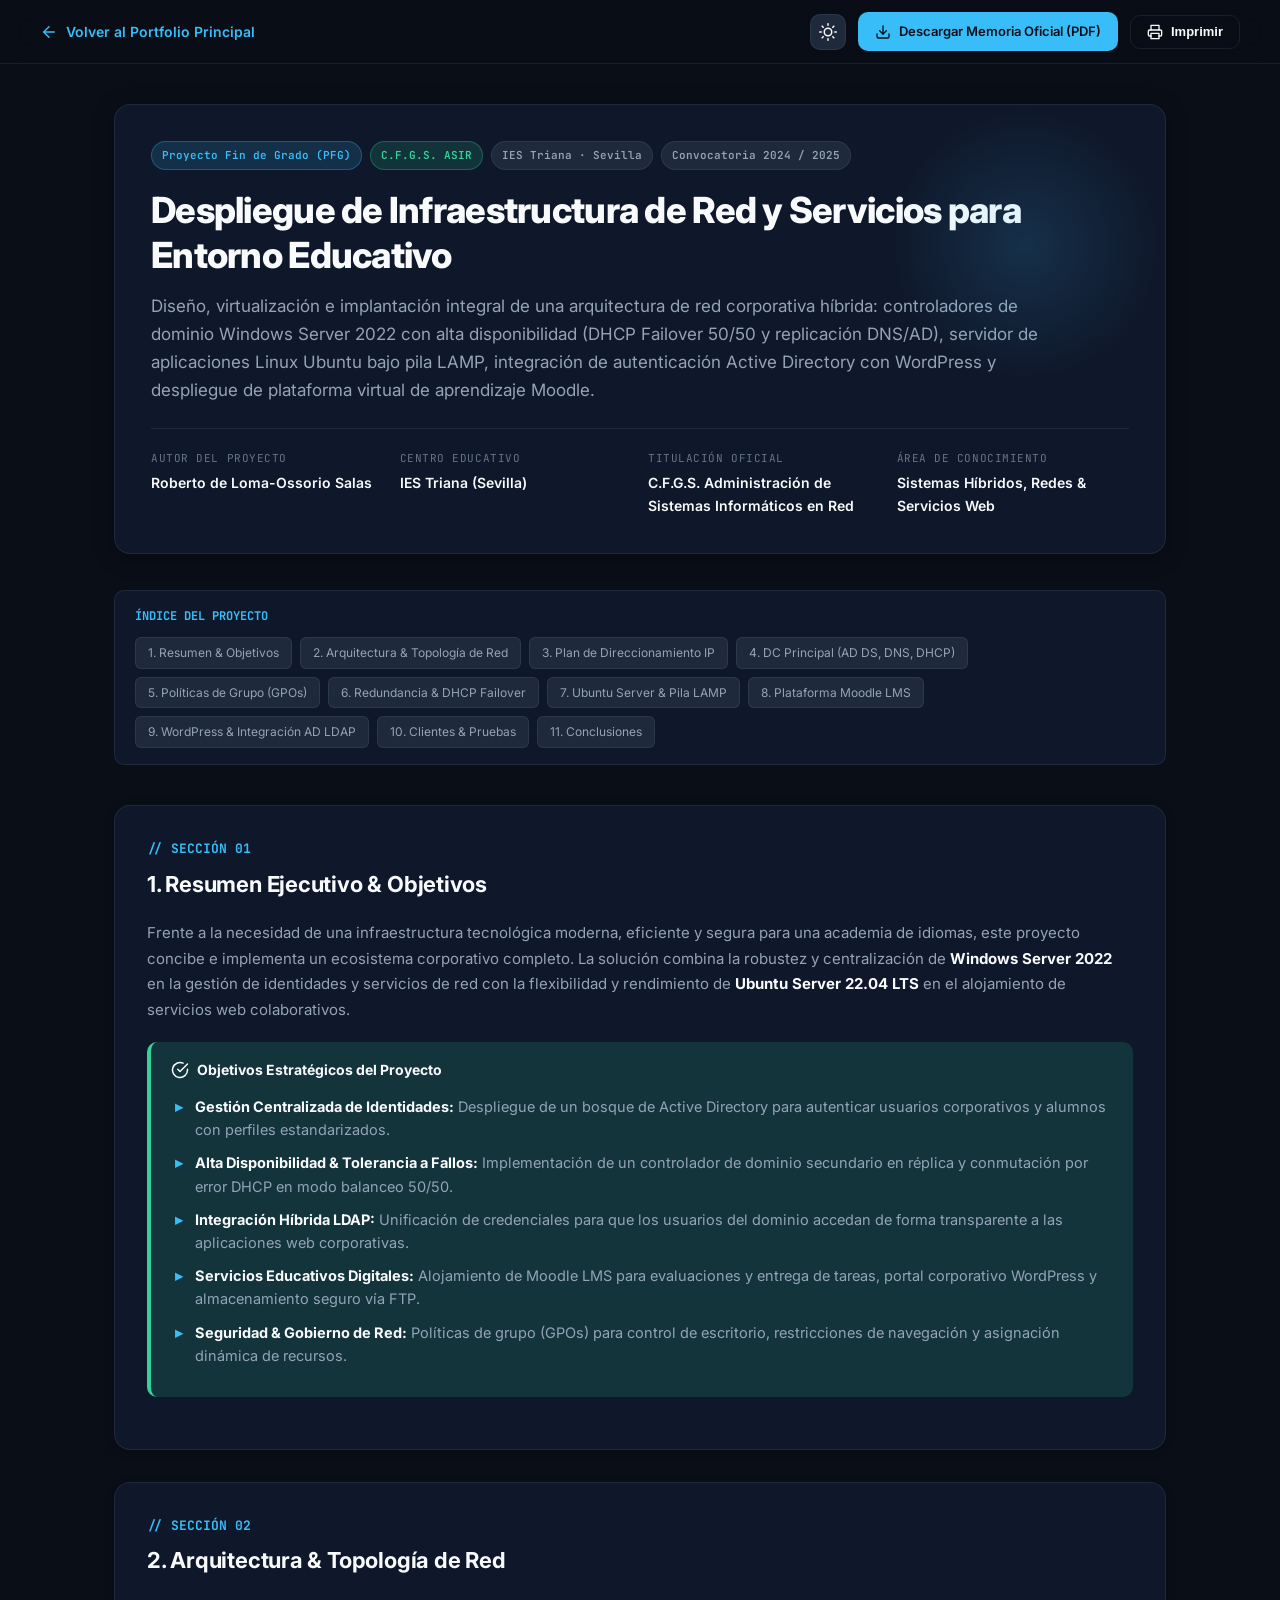
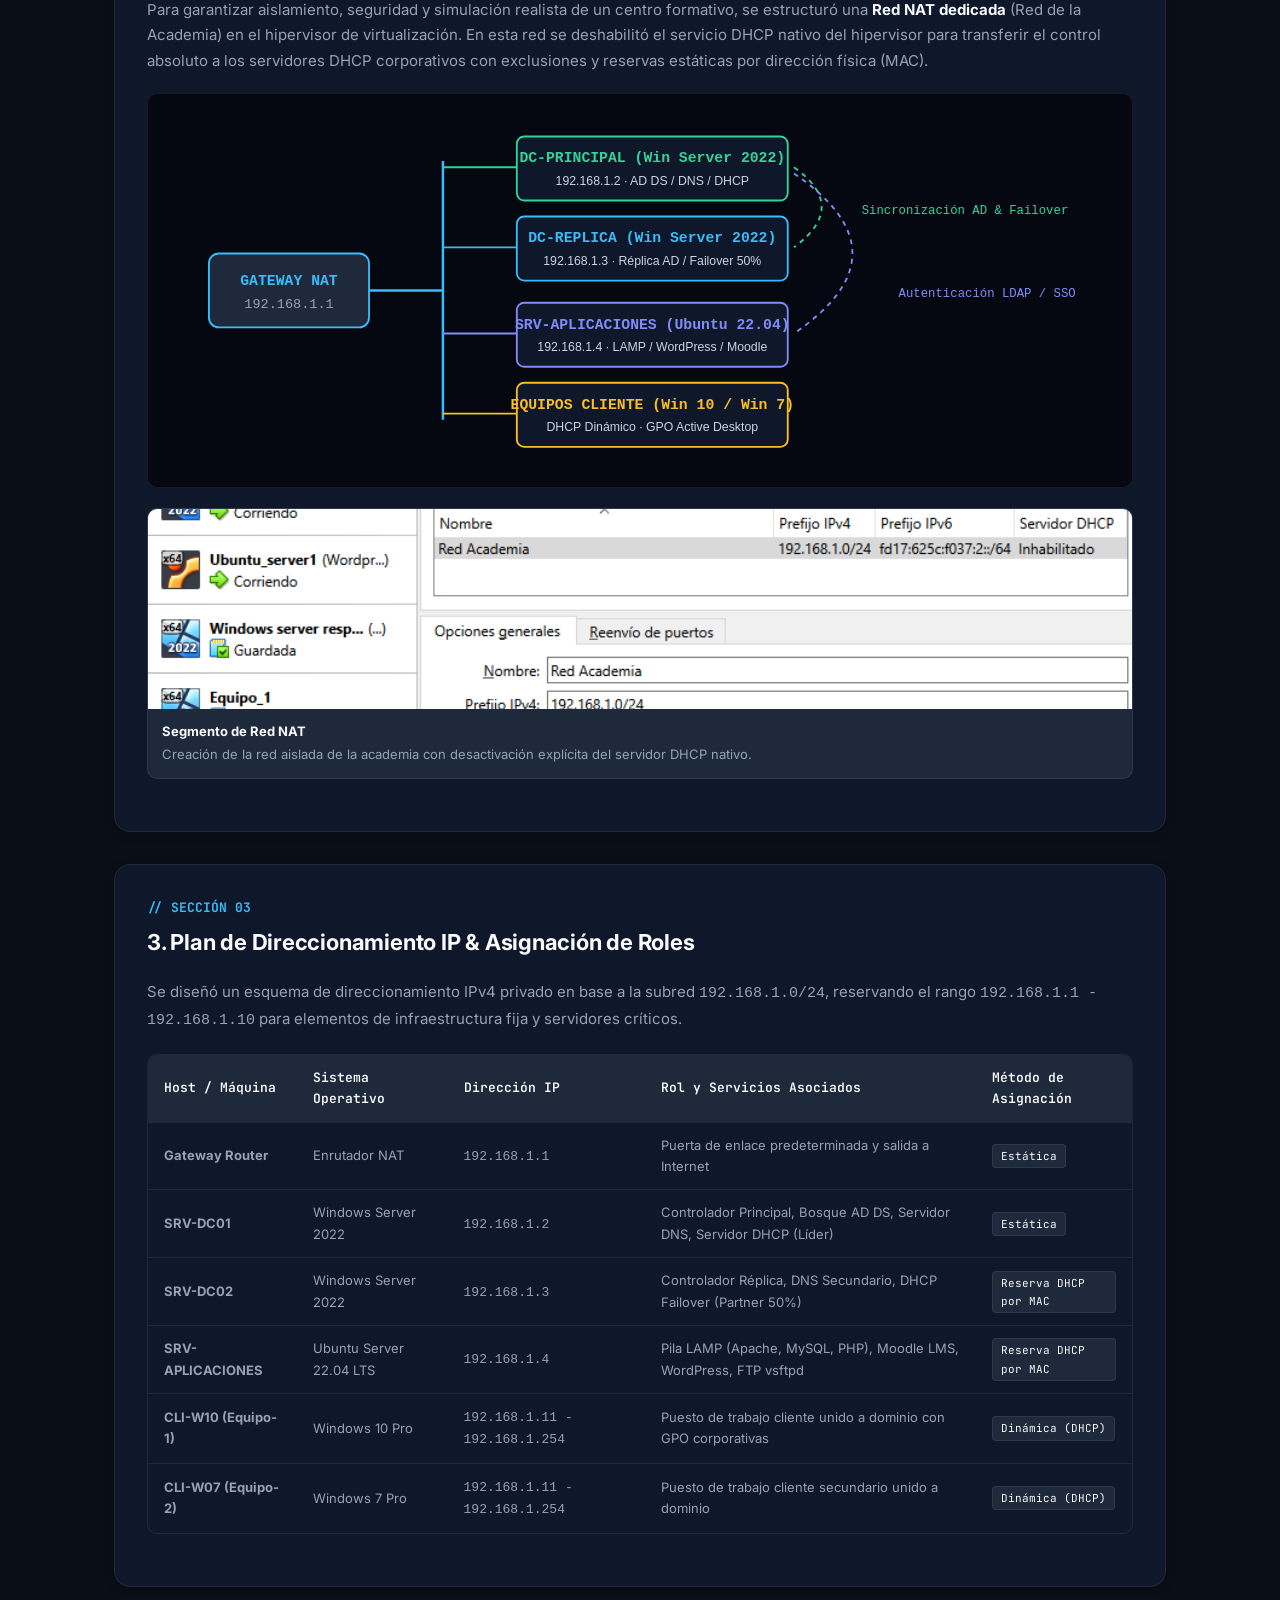
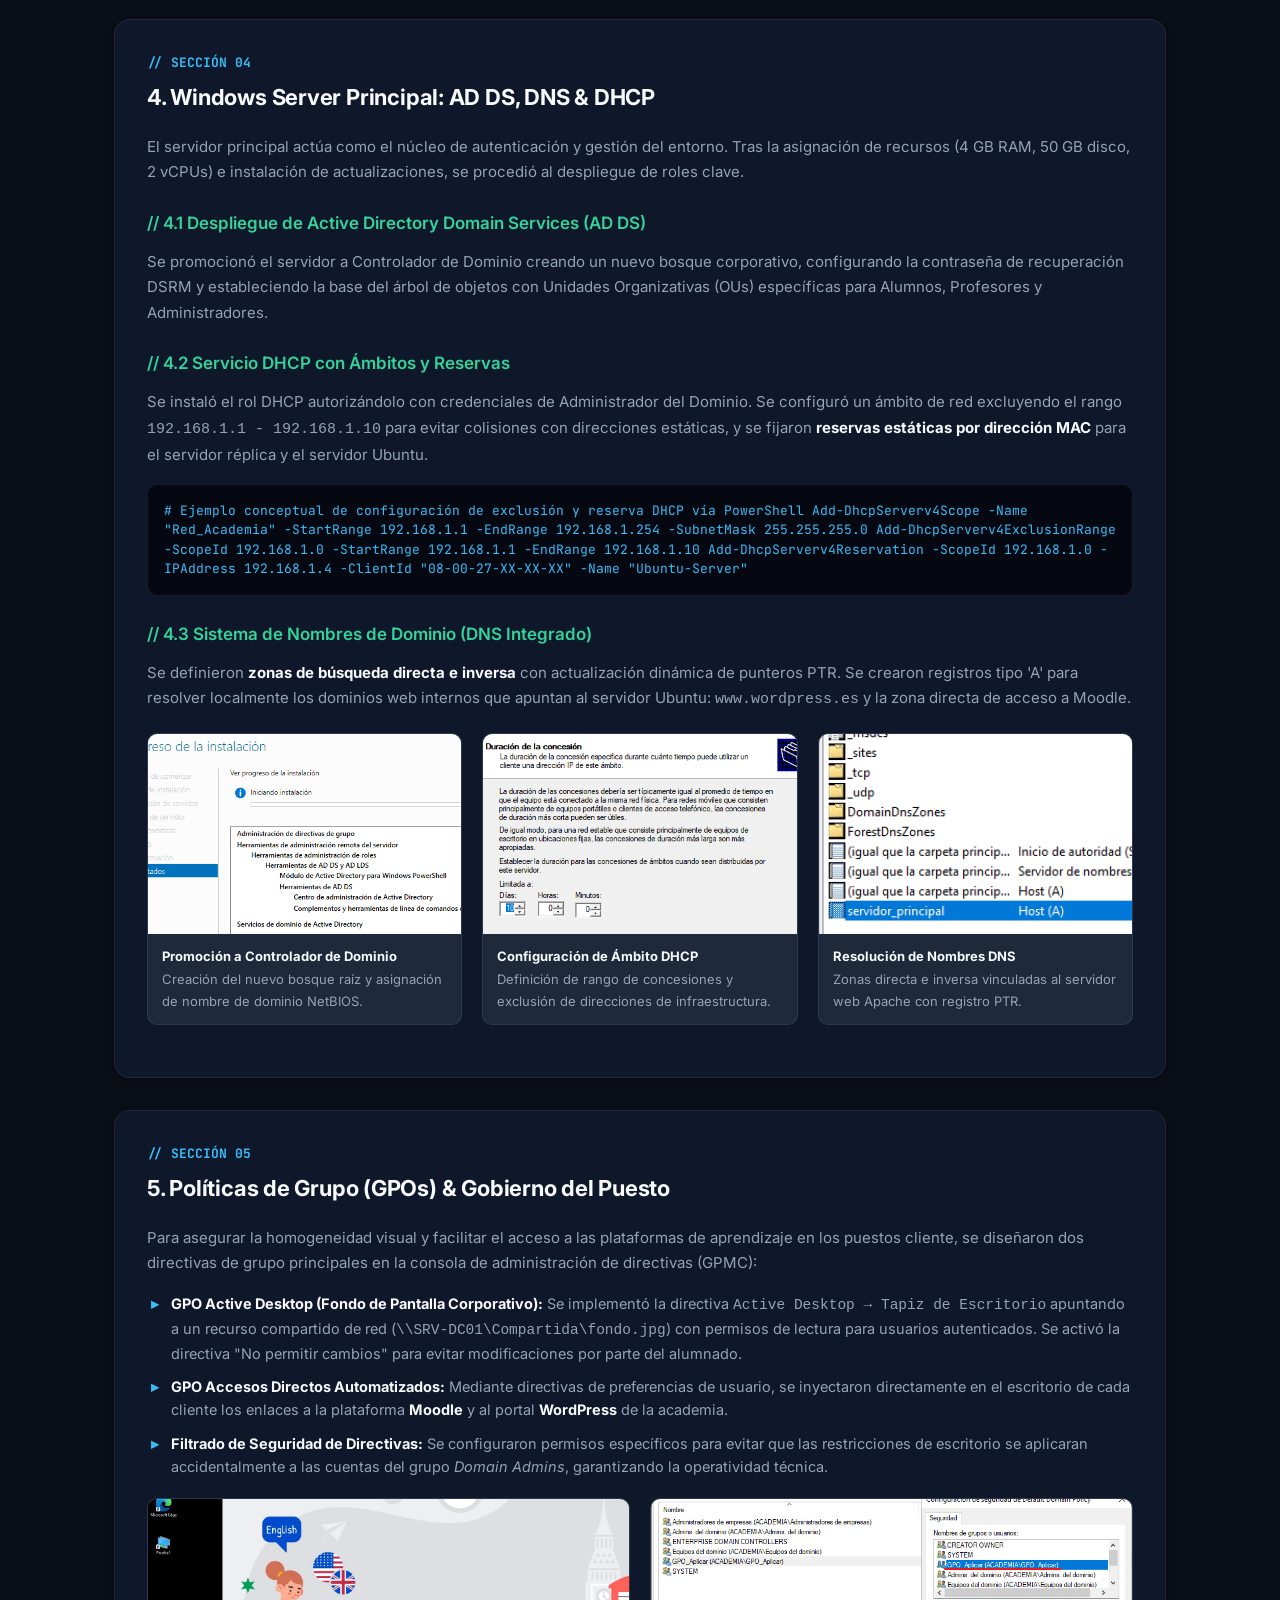
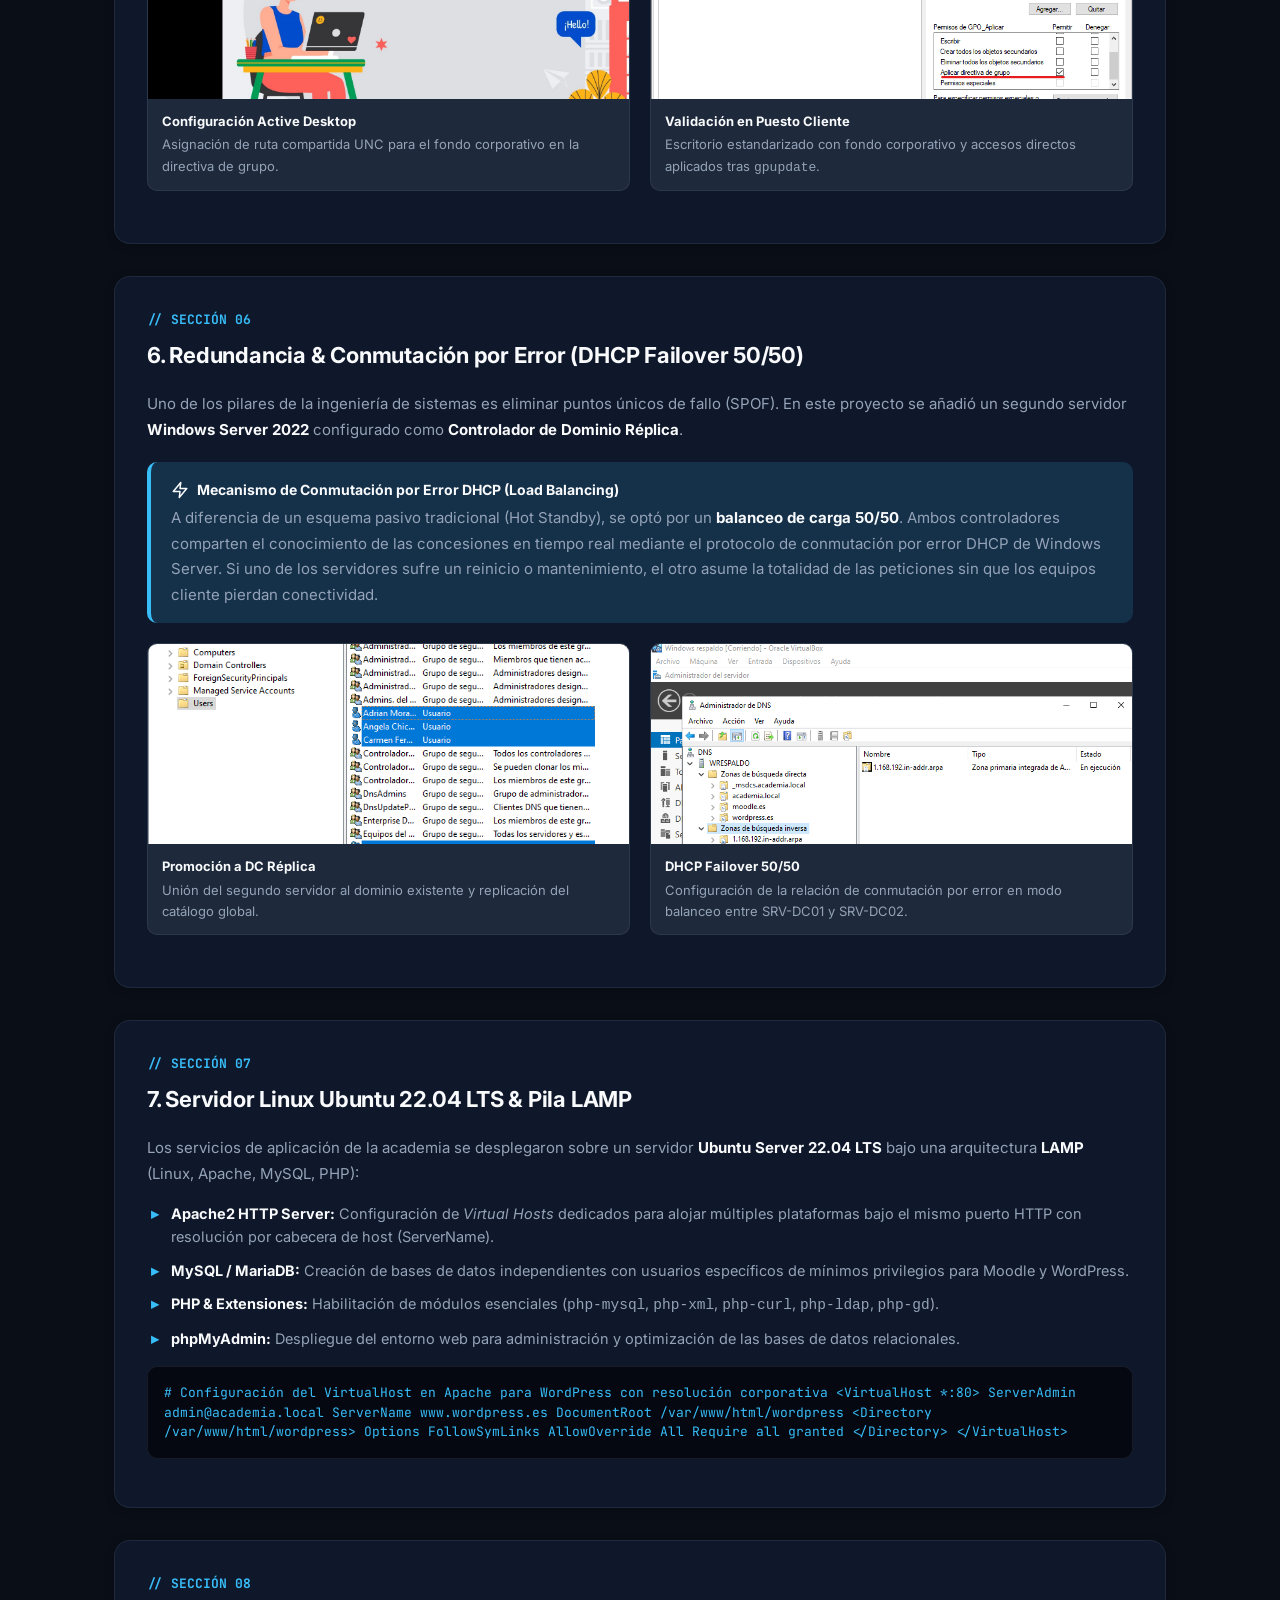
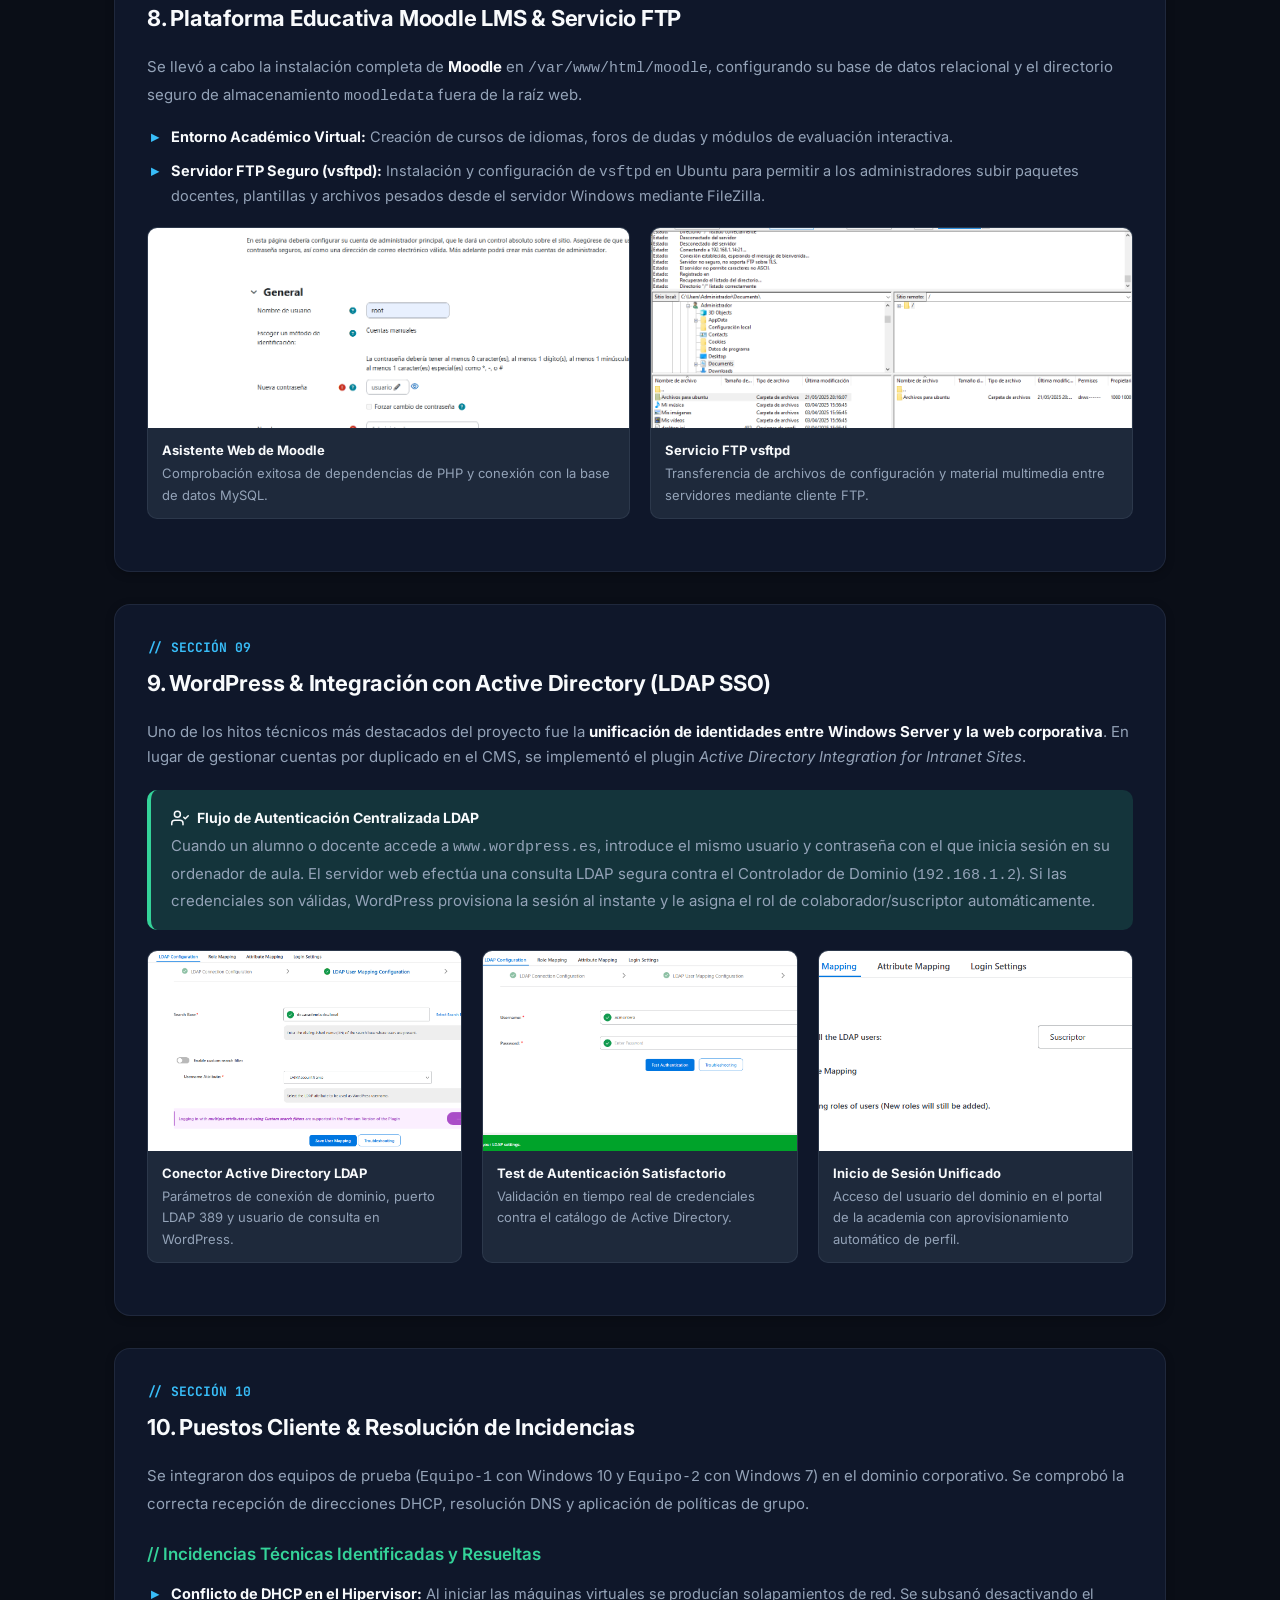
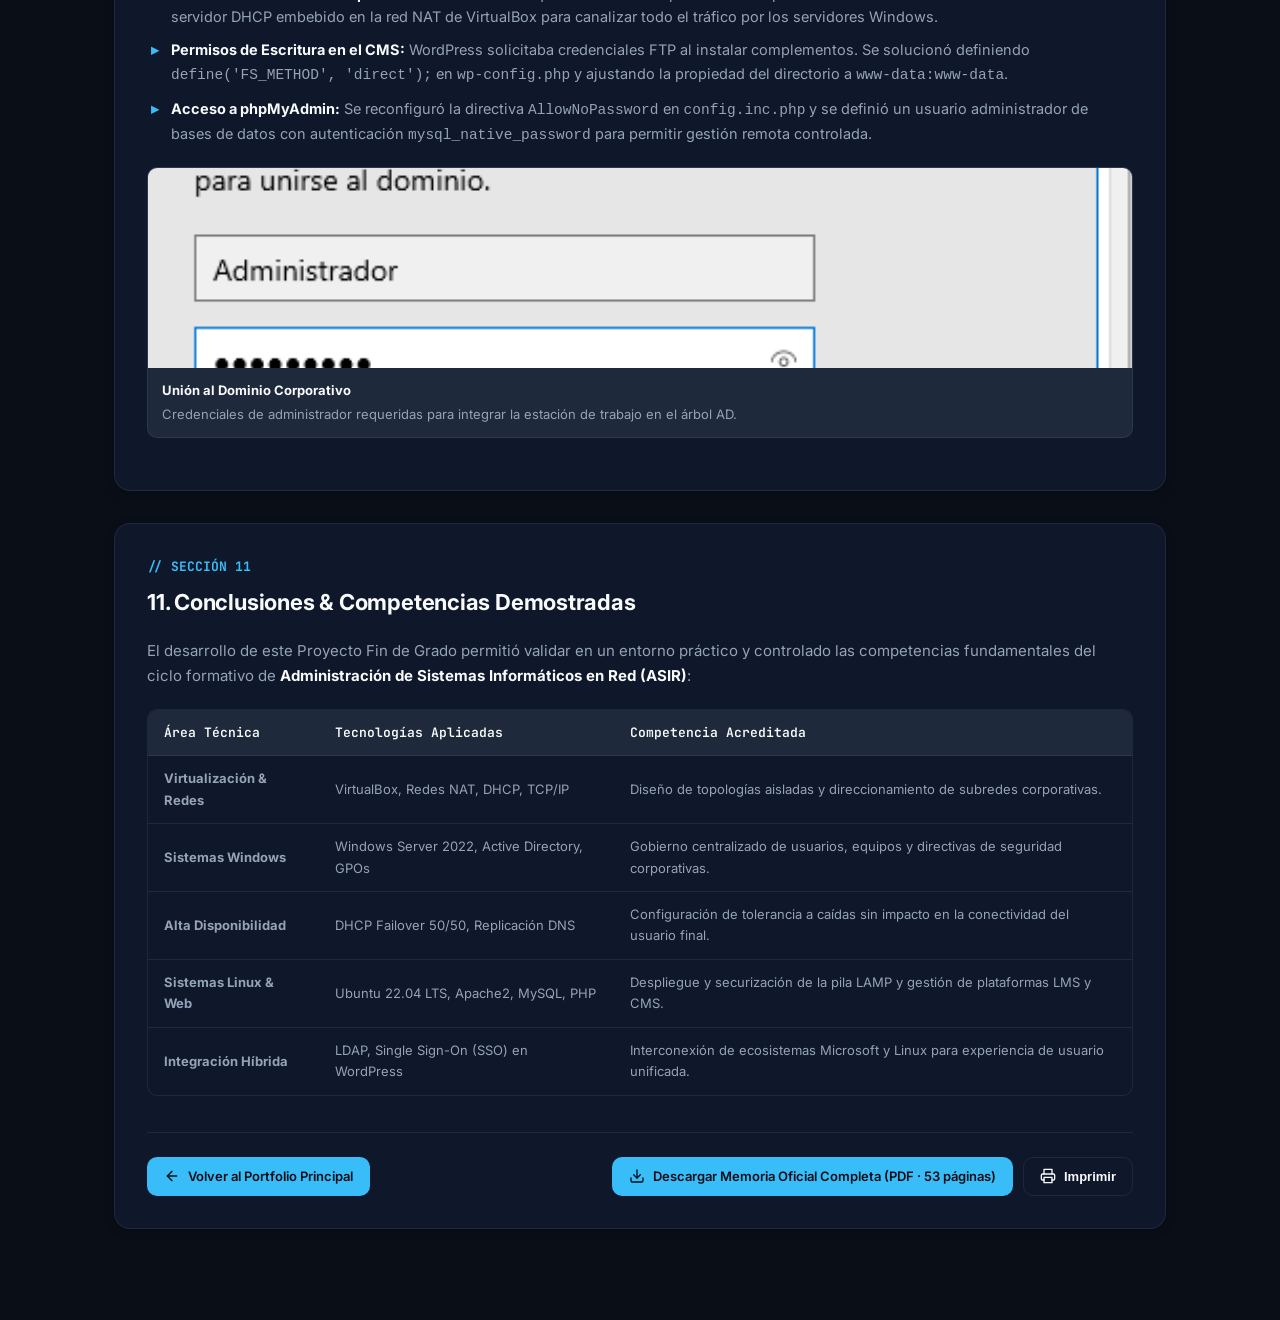
==== commit 40a50a4b: "feat: anadir descarga oficial de memoria PFG PDF y corregir textos y codigos tecnicos" ====
--- a/proyecto-asir/index.html
+++ b/proyecto-asir/index.html
@@ -45,13 +45,22 @@
           </svg>
         </button>
 
+        <a href="Memoria_Proyecto_ASIR_Roberto_Salas.pdf" download="Memoria_Proyecto_ASIR_Roberto_Salas.pdf" class="btn btn-primary" title="Descargar la memoria oficial completa en PDF (53 páginas)">
+          <svg width="16" height="16" viewBox="0 0 24 24" fill="none" stroke="currentColor" stroke-width="2" stroke-linecap="round" stroke-linejoin="round">
+            <path d="M21 15v4a2 2 0 0 1-2 2H5a2 2 0 0 1-2-2v-4"></path>
+            <polyline points="7 10 12 15 17 10"></polyline>
+            <line x1="12" y1="15" x2="12" y2="3"></line>
+          </svg>
+          <span>Descargar Memoria Oficial (PDF)</span>
+        </a>
+
         <button onclick="window.print()" class="btn btn-outline" title="Exportar o imprimir informe en PDF">
           <svg width="16" height="16" viewBox="0 0 24 24" fill="none" stroke="currentColor" stroke-width="2" stroke-linecap="round" stroke-linejoin="round">
             <polyline points="6 9 6 2 18 2 18 9"></polyline>
             <path d="M6 18H4a2 2 0 0 1-2-2v-5a2 2 0 0 1 2-2h16a2 2 0 0 1 2 2v5a2 2 0 0 1-2 2h-2"></path>
             <rect x="6" y="14" width="12" height="8"></rect>
           </svg>
-          <span>Imprimir / PDF</span>
+          <span>Imprimir</span>
         </button>
       </div>
     </div>
@@ -670,10 +679,17 @@
           Volver al Portfolio Principal
         </a>
 
-        <button onclick="window.print()" class="btn btn-outline">
-          <svg width="16" height="16" viewBox="0 0 24 24" fill="none" stroke="currentColor" stroke-width="2" stroke-linecap="round" stroke-linejoin="round"><polyline points="6 9 6 2 18 2 18 9"></polyline><path d="M6 18H4a2 2 0 0 1-2-2v-5a2 2 0 0 1 2-2h16a2 2 0 0 1 2 2v5a2 2 0 0 1-2 2h-2"></path><rect x="6" y="14" width="12" height="8"></rect></svg>
-          Imprimir / Descargar Informe en PDF
-        </button>
+        <div style="display: flex; gap: 10px; flex-wrap: wrap;">
+          <a href="Memoria_Proyecto_ASIR_Roberto_Salas.pdf" download="Memoria_Proyecto_ASIR_Roberto_Salas.pdf" class="btn btn-primary" title="Descargar documento oficial de 53 páginas">
+            <svg width="16" height="16" viewBox="0 0 24 24" fill="none" stroke="currentColor" stroke-width="2" stroke-linecap="round" stroke-linejoin="round"><path d="M21 15v4a2 2 0 0 1-2 2H5a2 2 0 0 1-2-2v-4"></path><polyline points="7 10 12 15 17 10"></polyline><line x1="12" y1="15" x2="12" y2="3"></line></svg>
+            Descargar Memoria Oficial Completa (PDF · 53 páginas)
+          </a>
+
+          <button onclick="window.print()" class="btn btn-outline" title="Imprimir página">
+            <svg width="16" height="16" viewBox="0 0 24 24" fill="none" stroke="currentColor" stroke-width="2" stroke-linecap="round" stroke-linejoin="round"><polyline points="6 9 6 2 18 2 18 9"></polyline><path d="M6 18H4a2 2 0 0 1-2-2v-5a2 2 0 0 1 2-2h16a2 2 0 0 1 2 2v5a2 2 0 0 1-2 2h-2"></path><rect x="6" y="14" width="12" height="8"></rect></svg>
+            Imprimir
+          </button>
+        </div>
       </div>
     </section>
 
